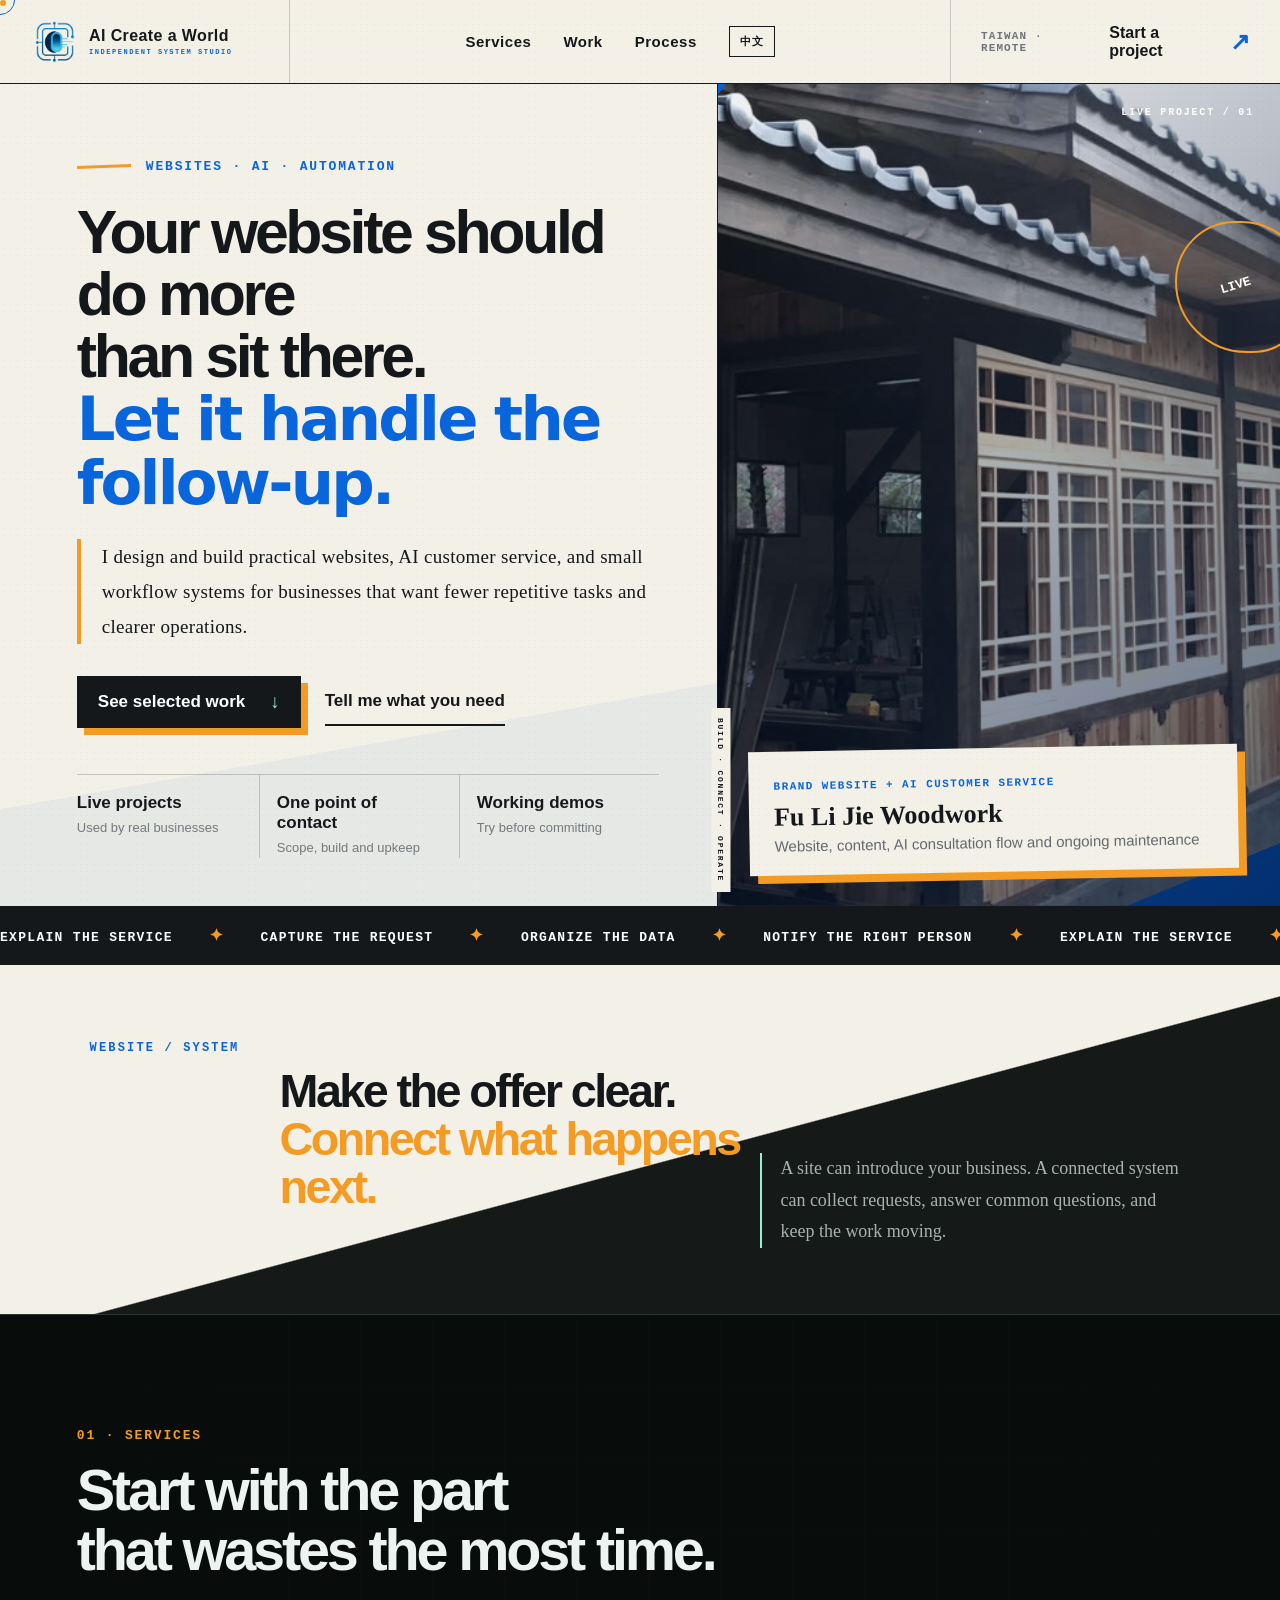
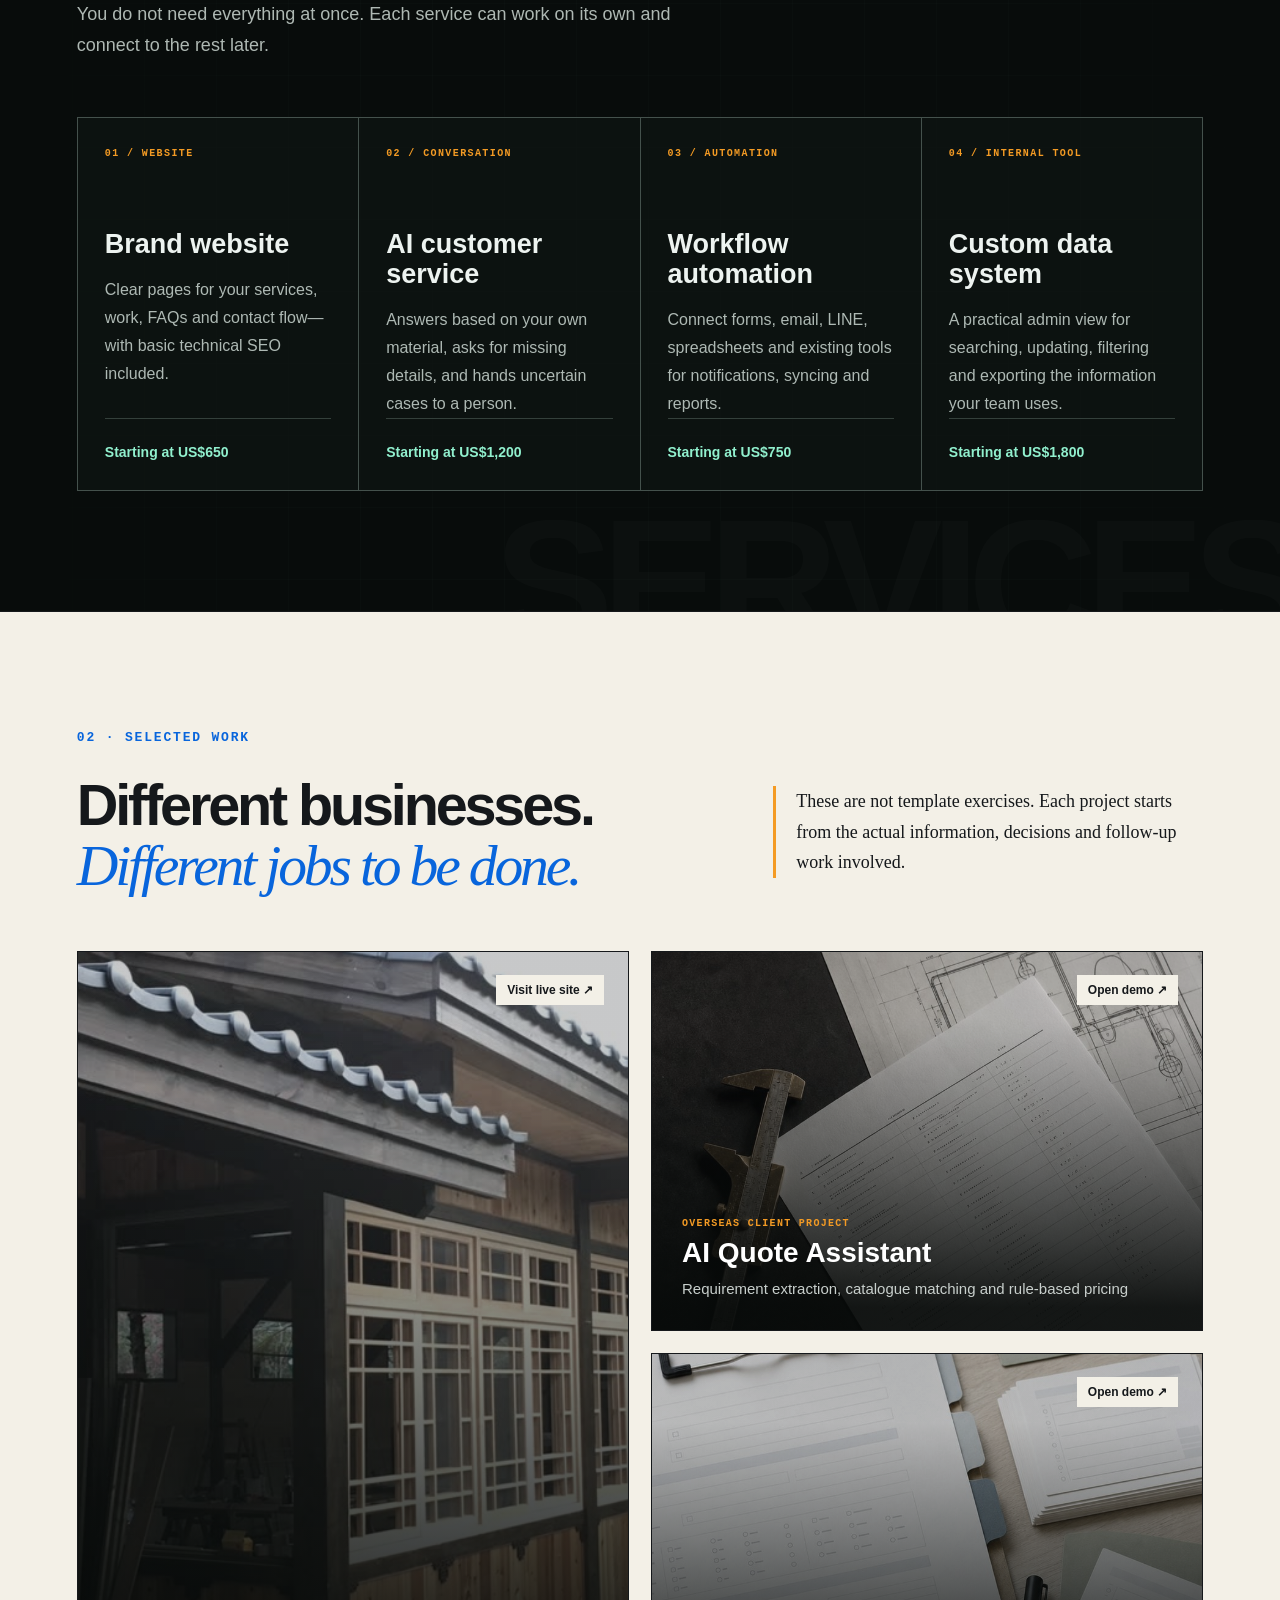
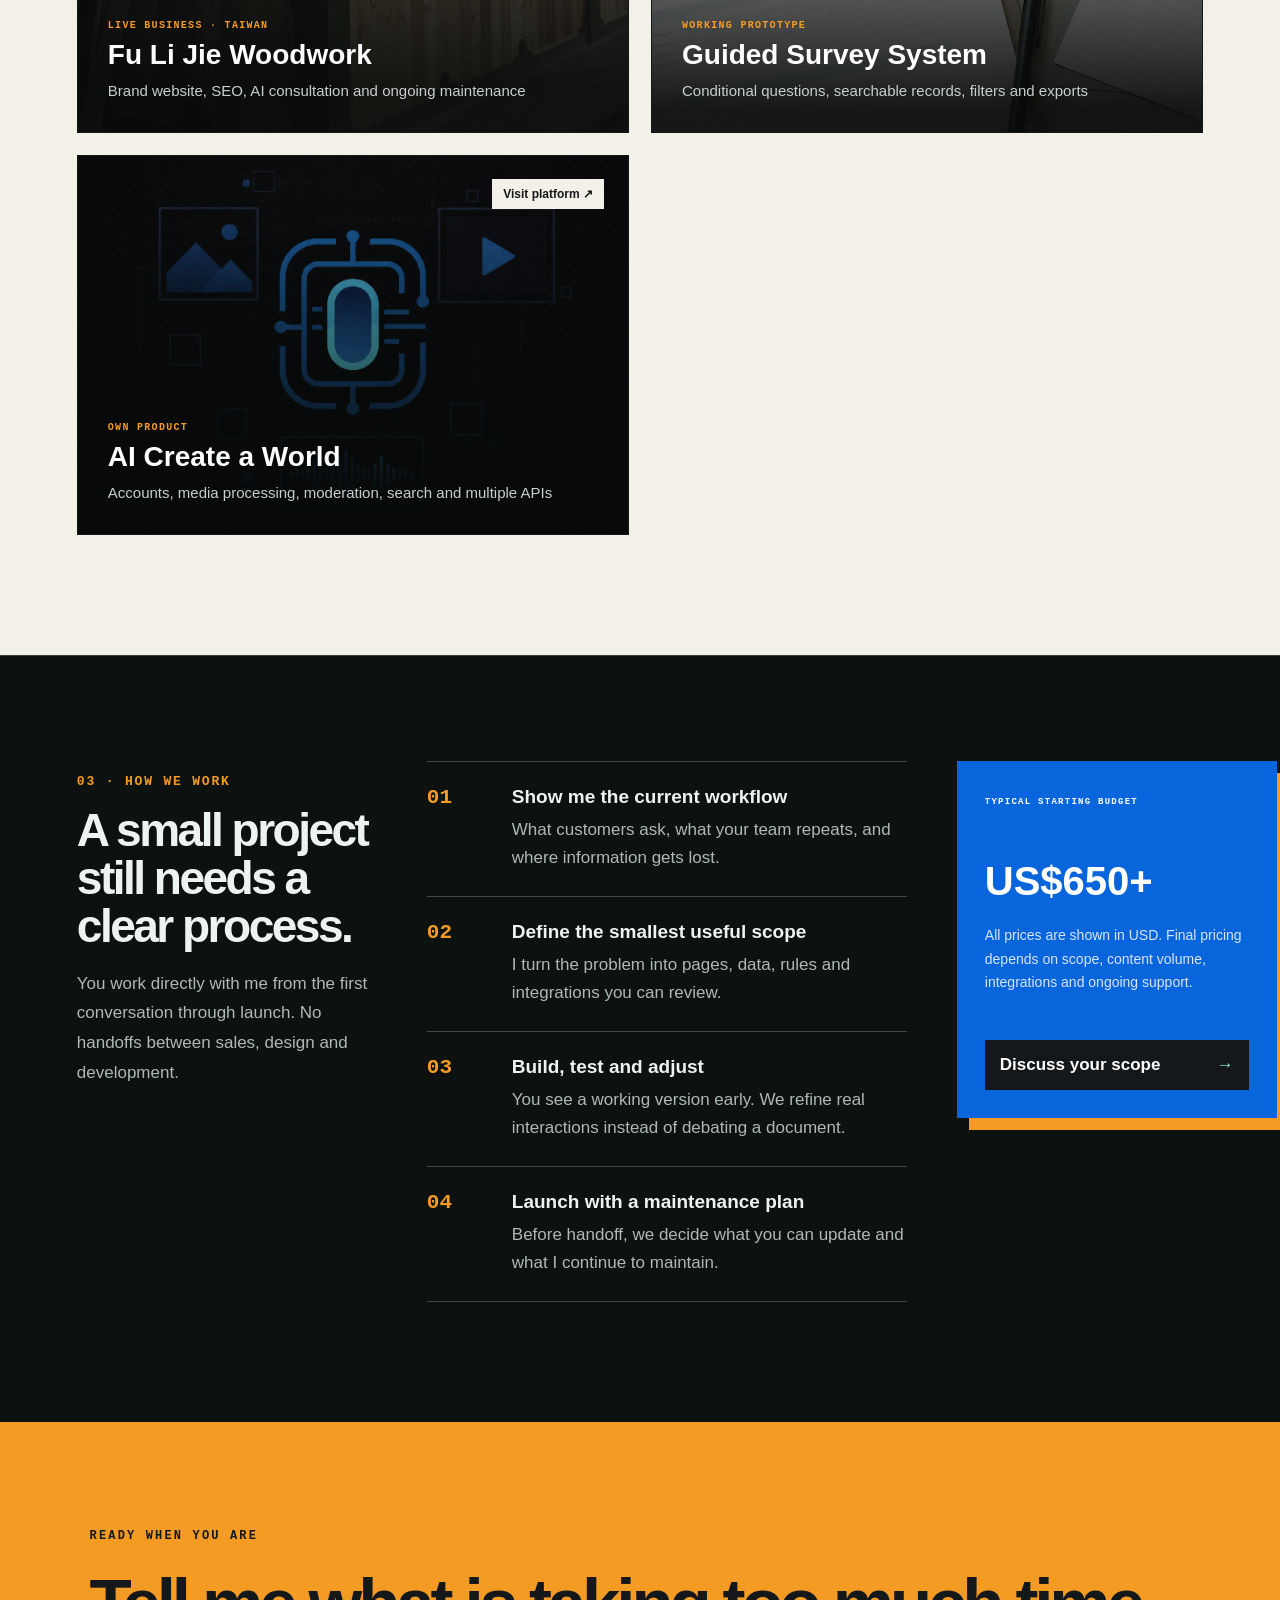
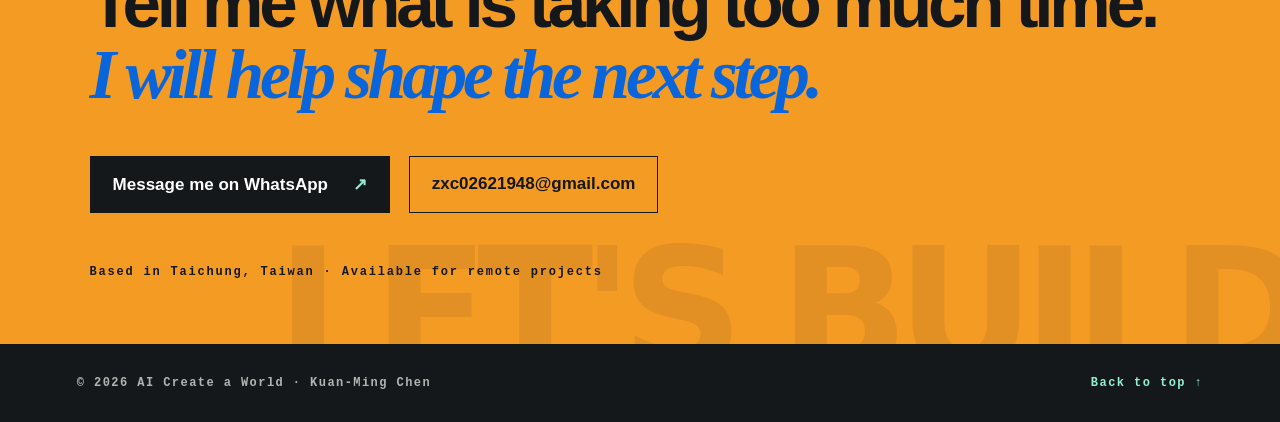
==== en/index.html @ 336c2cd3 "Launch bilingual V2 service site" ====
<!doctype html>
<html lang="en">
<head>
  <meta charset="utf-8">
  <meta name="viewport" content="width=device-width,initial-scale=1">
  <meta name="description" content="Independent website and AI systems studio in Taiwan. Brand websites, AI customer service, workflow automation and custom internal tools.">
  <title>AI Create a World | Websites & AI Systems</title>
  <link rel="canonical" href="https://service.aicreateaworld.com/en/">
  <link rel="alternate" hreflang="zh-Hant" href="https://service.aicreateaworld.com/">
  <link rel="alternate" hreflang="en" href="https://service.aicreateaworld.com/en/">
  <link rel="alternate" hreflang="x-default" href="https://service.aicreateaworld.com/">
  <meta property="og:type" content="website">
  <meta property="og:locale" content="en_US">
  <meta property="og:title" content="AI Create a World | Websites & AI Systems">
  <meta property="og:description" content="Practical websites, AI customer service, workflow automation and custom internal tools for growing businesses.">
  <meta property="og:url" content="https://service.aicreateaworld.com/en/">
  <meta property="og:image" content="https://service.aicreateaworld.com/og-preview.jpg">
  <meta name="twitter:card" content="summary_large_image">
  <link rel="icon" href="../aicreate-icon.png">
  <link rel="stylesheet" href="../style-v2.css">
</head>
<body class="en-page">
  <a class="skip-link" href="#main">Skip to content</a>
  <div class="cursor-dot" aria-hidden="true"></div>
  <div class="cursor-ring" aria-hidden="true"></div>

  <header class="v2-nav" aria-label="Main navigation">
    <a class="v2-brand" href="#top" aria-label="AI Create a World home">
      <img src="../aicreate-icon.png" alt="" width="48" height="48">
      <span><b>AI Create a World</b><small>INDEPENDENT SYSTEM STUDIO</small></span>
    </a>
    <nav>
      <a href="#services">Services</a>
      <a href="#work">Work</a>
      <a href="#process">Process</a>
      <a class="lang-switch" href="../" lang="zh-Hant" hreflang="zh-Hant">中文</a>
    </nav>
    <a class="mobile-lang-switch" href="../" lang="zh-Hant" hreflang="zh-Hant" aria-label="中文版">中</a>
    <a class="nav-talk" href="#contact"><span>TAIWAN · REMOTE</span>Start a project <b>↗</b></a>
  </header>

  <main id="main">
    <section class="atelier en-atelier" id="top">
      <div class="atelier-copy">
        <p class="overline"><span></span>WEBSITES · AI · AUTOMATION</p>
        <h1>Your website should do more<br>than sit there.<br><em>Let it handle the follow-up.</em></h1>
        <p class="atelier-lead">I design and build practical websites, AI customer service, and small workflow systems for businesses that want fewer repetitive tasks and clearer operations.</p>
        <div class="hero-actions">
          <a class="ink-button" href="#work">See selected work <span>↓</span></a>
          <a class="line-button" href="#contact">Tell me what you need</a>
        </div>
        <div class="hero-proof" aria-label="Service highlights">
          <span><b>Live projects</b><small>Used by real businesses</small></span>
          <span><b>One point of contact</b><small>Scope, build and upkeep</small></span>
          <span><b>Working demos</b><small>Try before committing</small></span>
        </div>
      </div>

      <div class="atelier-work" aria-label="Featured live project">
        <div class="work-index">LIVE PROJECT / 01</div>
        <img src="../case-fulijie.jpg" alt="Fu Li Jie Woodwork website" width="1200" height="630">
        <div class="orbit-stamp"><span>LIVE</span></div>
        <div class="work-note">
          <small>BRAND WEBSITE + AI CUSTOMER SERVICE</small>
          <strong>Fu Li Jie Woodwork</strong>
          <p>Website, content, AI consultation flow and ongoing maintenance</p>
        </div>
      </div>
      <div class="hero-sideword" aria-hidden="true">BUILD · CONNECT · OPERATE</div>
    </section>

    <div class="signal-tape" aria-hidden="true">
      <div>EXPLAIN THE SERVICE <b>✦</b> CAPTURE THE REQUEST <b>✦</b> ORGANIZE THE DATA <b>✦</b> NOTIFY THE RIGHT PERSON <b>✦</b> EXPLAIN THE SERVICE <b>✦</b> CAPTURE THE REQUEST <b>✦</b></div>
    </div>

    <section class="threshold en-threshold" aria-label="From website to system">
      <p>WEBSITE / SYSTEM</p>
      <h2>Make the offer clear.<br><em>Connect what happens next.</em></h2>
      <span>A site can introduce your business. A connected system can collect requests, answer common questions, and keep the work moving.</span>
    </section>

    <section class="en-services" id="services">
      <div class="system-grid" aria-hidden="true"></div>
      <div class="en-section-head en-reveal">
        <p class="dark-overline">01 · SERVICES</p>
        <h2>Start with the part<br>that wastes the most time.</h2>
        <p>You do not need everything at once. Each service can work on its own and connect to the rest later.</p>
      </div>

      <div class="en-service-grid en-reveal">
        <article class="en-service-card">
          <span>01 / WEBSITE</span>
          <h3>Brand website</h3>
          <p>Clear pages for your services, work, FAQs and contact flow—with basic technical SEO included.</p>
          <small>Starting at US$650</small>
        </article>
        <article class="en-service-card">
          <span>02 / CONVERSATION</span>
          <h3>AI customer service</h3>
          <p>Answers based on your own material, asks for missing details, and hands uncertain cases to a person.</p>
          <small>Starting at US$1,200</small>
        </article>
        <article class="en-service-card">
          <span>03 / AUTOMATION</span>
          <h3>Workflow automation</h3>
          <p>Connect forms, email, LINE, spreadsheets and existing tools for notifications, syncing and reports.</p>
          <small>Starting at US$750</small>
        </article>
        <article class="en-service-card">
          <span>04 / INTERNAL TOOL</span>
          <h3>Custom data system</h3>
          <p>A practical admin view for searching, updating, filtering and exporting the information your team uses.</p>
          <small>Starting at US$1,800</small>
        </article>
      </div>
    </section>

    <section class="en-work" id="work">
      <div class="en-work-head en-reveal">
        <p class="blue-overline">02 · SELECTED WORK</p>
        <h2>Different businesses.<br><em>Different jobs to be done.</em></h2>
        <p>These are not template exercises. Each project starts from the actual information, decisions and follow-up work involved.</p>
      </div>

      <div class="en-work-grid en-reveal">
        <a class="en-case en-case-live" href="https://www.fullyjet.com/" target="_blank" rel="noopener">
          <img src="../case-fulijie.jpg" alt="Fu Li Jie Woodwork website">
          <span><small>LIVE BUSINESS · TAIWAN</small><b>Fu Li Jie Woodwork</b><em>Brand website, SEO, AI consultation and ongoing maintenance</em></span>
          <strong>Visit live site ↗</strong>
        </a>
        <a class="en-case" href="https://service.aicreateaworld.com/ai-quote-demo/" target="_blank" rel="noopener">
          <img src="../case-quote-editorial.jpg" alt="AI quote assistant">
          <span><small>OVERSEAS CLIENT PROJECT</small><b>AI Quote Assistant</b><em>Requirement extraction, catalogue matching and rule-based pricing</em></span>
          <strong>Open demo ↗</strong>
        </a>
        <a class="en-case" href="https://service.aicreateaworld.com/survey-system-demo/" target="_blank" rel="noopener">
          <img src="../case-survey-editorial.jpg" alt="Guided survey system">
          <span><small>WORKING PROTOTYPE</small><b>Guided Survey System</b><em>Conditional questions, searchable records, filters and exports</em></span>
          <strong>Open demo ↗</strong>
        </a>
        <a class="en-case" href="https://aicreateaworld.com/" target="_blank" rel="noopener">
          <img src="../aicreate-selector-cover.png" alt="AI Create a World content platform">
          <span><small>OWN PRODUCT</small><b>AI Create a World</b><em>Accounts, media processing, moderation, search and multiple APIs</em></span>
          <strong>Visit platform ↗</strong>
        </a>
      </div>
    </section>

    <section class="en-process" id="process">
      <div class="en-process-copy en-reveal">
        <p class="light-overline">03 · HOW WE WORK</p>
        <h2>A small project<br>still needs a clear process.</h2>
        <p>You work directly with me from the first conversation through launch. No handoffs between sales, design and development.</p>
      </div>
      <ol class="en-steps en-reveal">
        <li><span>01</span><div><b>Show me the current workflow</b><p>What customers ask, what your team repeats, and where information gets lost.</p></div></li>
        <li><span>02</span><div><b>Define the smallest useful scope</b><p>I turn the problem into pages, data, rules and integrations you can review.</p></div></li>
        <li><span>03</span><div><b>Build, test and adjust</b><p>You see a working version early. We refine real interactions instead of debating a document.</p></div></li>
        <li><span>04</span><div><b>Launch with a maintenance plan</b><p>Before handoff, we decide what you can update and what I continue to maintain.</p></div></li>
      </ol>
      <aside class="en-budget en-reveal">
        <small>TYPICAL STARTING BUDGET</small>
        <strong>US$650+</strong>
        <p>All prices are shown in USD. Final pricing depends on scope, content volume, integrations and ongoing support.</p>
        <a href="#contact">Discuss your scope <b>→</b></a>
      </aside>
    </section>

    <section class="contact en-contact" id="contact">
      <p>READY WHEN YOU ARE</p>
      <h2>Tell me what is taking too much time.<br><em>I will help shape the next step.</em></h2>
      <div class="contact-actions">
        <a href="https://wa.me/886989285996?text=Hi%2C%20I%20found%20your%20website%20and%20would%20like%20to%20discuss%20a%20project." target="_blank" rel="noopener">Message me on WhatsApp <span>↗</span></a>
        <a href="mailto:zxc02621948@gmail.com">zxc02621948@gmail.com</a>
      </div>
      <small>Based in Taichung, Taiwan · Available for remote projects</small>
    </section>
  </main>

  <footer><span>© 2026 AI Create a World · Kuan-Ming Chen</span><a href="#top">Back to top ↑</a></footer>
  <script type="application/ld+json">
  {
    "@context": "https://schema.org",
    "@type": "ProfessionalService",
    "name": "AI Create a World",
    "url": "https://service.aicreateaworld.com/en/",
    "logo": "https://service.aicreateaworld.com/aicreate-icon.png",
    "image": "https://service.aicreateaworld.com/og-preview.jpg",
    "description": "Brand websites, AI customer service, workflow automation and custom internal tools.",
    "email": "zxc02621948@gmail.com",
    "telephone": "+886989285996",
    "areaServed": ["TW", "Worldwide"],
    "sameAs": ["https://aicreateaworld.com/"],
    "contactPoint": {
      "@type": "ContactPoint",
      "contactType": "sales",
      "telephone": "+886989285996",
      "email": "zxc02621948@gmail.com",
      "availableLanguage": ["en", "zh-Hant"]
    }
  }
  </script>
  <script>
    (function(c,l,a,r,i,t,y){
      c[a]=c[a]||function(){(c[a].q=c[a].q||[]).push(arguments)};
      t=l.createElement(r);t.async=1;t.src="https://www.clarity.ms/tag/"+i;
      y=l.getElementsByTagName(r)[0];y.parentNode.insertBefore(t,y);
    })(window,document,"clarity","script","xpzesodivu");
  </script>
  <script src="../en-v2.js"></script>
</body>
</html>
---- style-v2.css ----
:root{
  --paper:#f3f0e7;
  --paper-2:#e8e4d9;
  --ink:#15181b;
  --blue:#0865dc;
  --orange:#f49b24;
  --mint:#91f0ce;
  --dark:#080c0b;
  --panel:#101714;
  --line:rgba(21,24,27,.2);
  --dark-line:#2e3935;
  --serif:"Noto Serif TC","Songti TC","PMingLiU",serif;
  --sans:"Noto Sans TC","Microsoft JhengHei",system-ui,sans-serif;
  --mono:ui-monospace,SFMono-Regular,Consolas,monospace;
}

*{box-sizing:border-box}
html{scroll-behavior:smooth;background:var(--paper)}
body{margin:0;color:var(--ink);background:var(--paper);font-family:var(--sans);overflow-x:hidden}
body::before{content:"";position:fixed;inset:0;z-index:50;pointer-events:none;opacity:.19;background-image:radial-gradient(rgba(21,24,27,.24) .45px,transparent .6px),radial-gradient(rgba(255,255,255,.8) .5px,transparent .65px);background-size:7px 7px,9px 9px;background-position:0 0,4px 5px;mix-blend-mode:multiply}
a{color:inherit;text-decoration:none}
button,input{font:inherit}
button{color:inherit}
img{display:block;max-width:100%}
.skip-link{position:fixed;left:16px;top:-80px;z-index:100;background:#fff;padding:12px 18px;border:2px solid var(--blue)}
.skip-link:focus{top:16px}

.cursor-dot,.cursor-ring{position:fixed;left:0;top:0;z-index:90;pointer-events:none;border-radius:50%;opacity:0;transition:opacity .2s}
.cursor-dot{width:6px;height:6px;background:var(--orange)}
.cursor-ring{width:30px;height:30px;border:1px solid currentColor;color:var(--blue);transition:width .2s,height .2s,color .2s,opacity .2s}
body.cursor-ready .cursor-dot,body.cursor-ready .cursor-ring{opacity:1}
body.cursor-link .cursor-ring{width:45px;height:45px;color:var(--orange)}

.v2-nav{height:84px;display:grid;grid-template-columns:290px 1fr 330px;align-items:stretch;border-bottom:1px solid var(--ink);background:rgba(243,240,231,.92);backdrop-filter:blur(12px);position:sticky;top:0;z-index:40}
.v2-brand{display:flex;align-items:center;gap:13px;padding:0 34px;border-right:1px solid var(--line)}
.v2-brand img{width:42px;height:42px;object-fit:contain}
.v2-brand b{display:block;font-size:19px;letter-spacing:.07em}.v2-brand small{display:block;margin-top:3px;color:var(--blue);font:700 8px var(--mono);letter-spacing:.22em}
.v2-nav nav{display:flex;align-items:center;justify-content:center;gap:44px;font-size:13px;font-weight:700;letter-spacing:.08em}
.v2-nav nav a{position:relative}.v2-nav nav a::after{content:"";position:absolute;left:0;right:100%;bottom:-8px;height:2px;background:var(--orange);transition:right .25s}.v2-nav nav a:hover::after,.v2-nav nav a:focus-visible::after{right:0}
.nav-talk{display:flex;align-items:center;justify-content:space-between;gap:18px;padding:0 30px;border-left:1px solid var(--line);font-weight:900}.nav-talk span{font:600 9px var(--mono);color:#70757a;letter-spacing:.13em}.nav-talk b{color:var(--blue);font-size:24px;transition:transform .2s}.nav-talk:hover b{transform:translate(5px,-3px)}

.atelier{min-height:720px;display:grid;grid-template-columns:56% 44%;position:relative;border-bottom:1px solid var(--ink);overflow:hidden;background:var(--paper)}
.atelier::before{content:"";position:absolute;left:0;right:44%;bottom:0;height:34%;background:linear-gradient(170deg,transparent 0 45%,rgba(8,101,220,.055) 45.2% 100%);pointer-events:none}
.atelier-copy{padding:70px 58px 48px 6vw;position:relative;z-index:2}
.overline,.light-overline,.blue-overline,.dark-overline{font:800 11px var(--mono);letter-spacing:.17em;text-transform:uppercase}.overline{display:flex;align-items:center;gap:15px;color:var(--blue)}.overline span{width:54px;height:3px;background:var(--orange);transform:rotate(-2deg)}
.atelier h1{font-size:clamp(57px,5.25vw,86px);line-height:1.02;letter-spacing:-.065em;margin:27px 0 23px;font-weight:900;max-width:790px}
.atelier h1 em{font-family:var(--sans);font-style:normal;color:var(--blue);font-weight:900;letter-spacing:-.045em;white-space:nowrap}.mobile-break{display:none}
.atelier-lead{max-width:600px;font-family:var(--serif);font-size:18px;line-height:1.85;letter-spacing:.015em;border-left:4px solid var(--orange);padding-left:21px;margin:0 0 32px}
.hero-actions{display:flex;align-items:center;gap:24px}.ink-button{display:inline-flex;align-items:center;gap:25px;padding:15px 21px;background:var(--ink);color:#fff;font-weight:900;box-shadow:7px 7px 0 var(--orange);transition:.25s}.ink-button:hover{transform:translate(-2px,-2px);box-shadow:10px 10px 0 var(--orange)}.ink-button span{color:var(--mint);font-size:19px}.line-button{font-weight:800;padding:13px 0;border-bottom:2px solid var(--ink)}
.hero-proof{display:flex;margin-top:46px;border-top:1px solid var(--line);max-width:660px}.hero-proof span{flex:1;padding:18px 17px 0 0;margin-right:17px;border-right:1px solid var(--line)}.hero-proof span:last-child{border:0;margin:0}.hero-proof b,.hero-proof small{display:block}.hero-proof b{font-size:15px}.hero-proof small{font-size:11px;color:#74797c;margin-top:5px;line-height:1.4}

.atelier-work{position:relative;overflow:hidden;background:var(--blue);border-left:1px solid var(--ink);isolation:isolate}
.atelier-work::after{content:"";position:absolute;inset:0;background:linear-gradient(145deg,rgba(3,22,55,.05),rgba(1,19,52,.65));z-index:1}
.atelier-work>img{width:115%;height:100%;max-width:none;object-fit:cover;position:absolute;left:-10%;filter:saturate(.75) contrast(1.06);clip-path:polygon(10% 0,100% 0,100% 91%,72% 100%,0 100%,0 10%)}
.work-index{position:absolute;right:26px;top:23px;z-index:4;color:#fff;font:800 10px var(--mono);letter-spacing:.18em}
.orbit-stamp{position:absolute;right:-27px;top:137px;z-index:4;width:132px;height:132px;border:2px solid var(--orange);border-radius:48% 52% 43% 57%;animation:stamp-turn 17s linear infinite}.orbit-stamp span{position:absolute;left:43px;top:55px;color:#fff;font:900 13px var(--mono);transform:rotate(-17deg)}
.work-note{position:absolute;left:31px;right:42px;bottom:34px;z-index:5;background:var(--paper);padding:21px 24px 19px;box-shadow:8px 8px 0 var(--orange);transform:rotate(-1deg)}.work-note small{color:var(--blue);font:800 9px var(--mono);letter-spacing:.13em}.work-note strong{display:block;margin:8px 0 5px;font:900 23px var(--serif)}.work-note p{font-size:12px;color:#646a6e;margin:0}
.hero-sideword{position:absolute;right:43.7%;bottom:14px;z-index:5;writing-mode:vertical-rl;transform:translateX(50%);font:700 8px var(--mono);letter-spacing:.22em;background:var(--paper);padding:10px 5px}

.signal-tape{height:54px;background:var(--ink);color:#fff;overflow:hidden;display:flex;align-items:center;white-space:nowrap;font:700 11px var(--mono);letter-spacing:.13em}.signal-tape div{animation:signal-move 24s linear infinite}.signal-tape b{color:var(--orange);font-size:17px;margin:0 27px}
.threshold{min-height:350px;display:grid;grid-template-columns:220px 1fr 390px;align-items:center;padding:66px 7vw;background:linear-gradient(165deg,var(--paper) 0 54%,#151a18 54.2% 100%);border-bottom:1px solid #2c3532}.threshold>p{align-self:start;margin-top:10px;font:800 10px var(--mono);letter-spacing:.18em;color:var(--blue)}.threshold h2{font-size:clamp(43px,4vw,68px);line-height:1.03;letter-spacing:-.055em;margin:0}.threshold h2 em{font-style:normal;color:var(--orange)}.threshold>span{align-self:end;color:#a8b2ae;font-family:var(--serif);font-size:16px;line-height:1.7;border-left:2px solid var(--mint);padding-left:18px}

.systems{min-height:1030px;background:var(--dark);color:#e9efec;position:relative;padding:95px 6vw 110px;overflow:hidden}.systems::before{content:"";position:absolute;width:640px;height:640px;border:1px solid rgba(145,240,206,.08);border-radius:50%;right:-330px;top:160px;box-shadow:0 0 0 90px rgba(145,240,206,.015),0 0 0 180px rgba(145,240,206,.01)}
.system-grid{position:absolute;inset:0;opacity:.22;background-image:linear-gradient(rgba(145,240,206,.07) 1px,transparent 1px),linear-gradient(90deg,rgba(145,240,206,.07) 1px,transparent 1px);background-size:72px 72px;mask-image:linear-gradient(90deg,transparent,#000 20%,#000 80%,transparent)}
.systems-head{position:relative;z-index:2;max-width:760px;margin-bottom:66px}.dark-overline{color:var(--orange)}.systems-head h2{font-size:clamp(43px,4.5vw,70px);line-height:1.05;letter-spacing:-.055em;margin:19px 0 20px}.systems-head h2 span{display:block;color:var(--mint)}.systems-head>p:last-child{color:#9da9a4;font-size:17px;line-height:1.75;max-width:630px}
.control-room{position:relative;z-index:2;display:grid;grid-template-columns:minmax(590px,1.15fr) minmax(390px,.85fr);gap:70px;align-items:center;max-width:1420px;margin:auto}
.service-map{height:540px;position:relative}.core{position:absolute;left:50%;top:50%;width:132px;height:132px;transform:translate(-50%,-50%);border:1px solid #60716a;border-radius:50%;display:flex;flex-direction:column;align-items:center;justify-content:center;background:#0d1412;box-shadow:0 0 0 14px rgba(145,240,206,.035),0 0 0 35px rgba(145,240,206,.015)}.core i{position:absolute;inset:-1px;border:1px dashed rgba(145,240,206,.38);border-radius:50%;animation:core-turn 15s linear infinite}.core b{font-size:35px;color:var(--mint)}.core small{margin-top:5px;color:#77857f;font:700 8px var(--mono);letter-spacing:.16em}
.service-node{position:absolute;width:178px;min-height:108px;border:1px solid #42504b;background:rgba(14,21,18,.92);text-align:left;padding:17px 18px;cursor:pointer;transition:.25s;box-shadow:0 18px 35px rgba(0,0,0,.25)}.service-node::after{content:"";position:absolute;left:-1px;bottom:-1px;width:24px;height:3px;background:var(--orange);transition:width .25s}.service-node:hover,.service-node.active{border-color:var(--mint);transform:translateY(-5px)}.service-node.active::after{width:calc(100% + 2px);background:var(--mint)}.service-node small{color:var(--orange);font:800 9px var(--mono);letter-spacing:.14em}.service-node b,.service-node span{display:block}.service-node b{margin:8px 0 4px;font-size:17px}.service-node span{color:#7f8d87;font-size:11px}.node-web{left:4%;top:4%;transform:rotate(-2deg)}.node-chat{right:4%;top:3%;transform:rotate(2deg)}.node-flow{left:0;top:55%;transform:rotate(1deg)}.node-data{right:0;top:56%;transform:rotate(-2deg)}.node-quote{left:50%;bottom:0;transform:translateX(-50%)}.node-web:hover,.node-web.active{transform:rotate(-2deg) translateY(-5px)}.node-chat:hover,.node-chat.active{transform:rotate(2deg) translateY(-5px)}.node-flow:hover,.node-flow.active{transform:rotate(1deg) translateY(-5px)}.node-data:hover,.node-data.active{transform:rotate(-2deg) translateY(-5px)}.node-quote:hover,.node-quote.active{transform:translateX(-50%) translateY(-5px)}
.connector{position:absolute;height:1px;background:linear-gradient(90deg,transparent,#52635c,#8ccdb5);transform-origin:left;opacity:.62}.connector::after{content:"";position:absolute;right:16%;top:-2px;width:5px;height:5px;border-radius:50%;background:var(--mint);animation:pulse-travel 3.4s ease-in-out infinite}.connector-a{width:245px;left:22%;top:26%;transform:rotate(28deg)}.connector-b{width:235px;left:53%;top:44%;transform:rotate(-39deg)}.connector-c{width:260px;left:18%;top:68%;transform:rotate(-25deg)}.connector-d{width:245px;left:52%;top:53%;transform:rotate(34deg)}.connector-e{width:180px;left:50%;top:57%;transform:rotate(90deg)}
.system-console{background:rgba(15,22,19,.96);border:1px solid #3d4944;padding:0 29px 30px;min-height:455px;box-shadow:25px 25px 0 rgba(145,240,206,.035)}.console-bar{height:52px;margin:0 -29px 26px;padding:0 20px;border-bottom:1px solid #37433e;display:flex;align-items:center;gap:7px}.console-bar>span{width:7px;height:7px;border-radius:50%;background:#59645f}.console-bar>span:first-child{background:var(--orange)}.console-bar b{margin-left:auto;color:#6f7d77;font:700 8px var(--mono);letter-spacing:.15em}.console-state{display:flex;align-items:center;gap:10px;color:#9baba4;font-size:12px}.console-state i{width:8px;height:8px;border-radius:50%;background:var(--mint);box-shadow:0 0 0 5px rgba(145,240,206,.08);animation:state-pulse 2s ease infinite}.system-console h3{font-size:clamp(28px,2.4vw,40px);line-height:1.2;letter-spacing:-.035em;margin:24px 0 16px}.system-console>p:not(.console-state){color:#98a59f;line-height:1.8}.console-output{display:grid;grid-template-columns:1fr auto 1fr;gap:13px;align-items:center;border-top:1px solid #35413c;border-bottom:1px solid #35413c;padding:18px 0;margin:24px 0}.console-output span{color:#718079;font:700 9px var(--mono);letter-spacing:.12em}.console-output em{display:block;color:#e4ebe7;font:normal 13px/1.5 var(--sans);letter-spacing:0;margin-top:6px}.console-output>b{color:var(--orange)}.system-console>a{display:flex;justify-content:space-between;color:var(--mint);font-weight:900}.system-console>a span{font-size:21px}

.projects{background:#0d1210;color:#eef3f0;padding:100px 6vw 45px;position:relative;overflow:clip;border-top:1px solid #313a37}.projects::after{content:"PROJECTS";position:absolute;right:-25px;bottom:-70px;color:rgba(255,255,255,.018);font:900 180px var(--sans);letter-spacing:-.07em}.projects-head{max-width:780px;position:relative;z-index:2}.light-overline{color:var(--orange)}.projects-head h2{font-size:clamp(45px,4.6vw,72px);line-height:1.03;letter-spacing:-.06em;margin:20px 0}.projects-head h2 em{font-style:normal;color:var(--mint)}.projects-head>p:last-child{color:#8e9b95;font-size:17px}
.project-explorer{max-width:1400px;margin:46px auto 0;display:grid;grid-template-columns:minmax(620px,1.15fr) minmax(360px,.85fr);gap:38px;align-items:start}.project-field{height:750px;min-width:0;position:relative}.field-core{position:absolute;left:50%;top:305px;z-index:2;transform:translate(-50%,-50%);width:126px;height:126px;border:1px solid #5d6d66;border-radius:50%;display:flex;flex-direction:column;align-items:center;justify-content:center;color:#7a8b84;background:rgba(13,18,16,.88);box-shadow:0 0 0 15px rgba(145,240,206,.018)}.field-core span{font:800 8px var(--mono);letter-spacing:.18em}.field-core b{color:var(--mint);font-size:15px;margin-top:6px}.field-line{position:absolute;height:1px;background:linear-gradient(90deg,rgba(145,240,206,.12),rgba(145,240,206,.72),rgba(145,240,206,.08));transform-origin:left}.line-one{width:310px;left:24%;top:190px;transform:rotate(19deg)}.line-two{width:320px;left:49%;top:305px;transform:rotate(-38deg)}.line-three{width:310px;left:25%;top:420px;transform:rotate(-20deg)}
.project-node{position:absolute;padding:0;border:1px solid #4a5752;background:#141c18;overflow:hidden;text-align:left;cursor:pointer;border-radius:24px;box-shadow:0 28px 55px rgba(0,0,0,.34);transition:transform .35s,border-color .35s;animation:project-float 6.5s ease-in-out infinite}.project-node::before{content:"目前顯示";position:absolute;visibility:hidden;z-index:4;right:13px;top:13px;padding:6px 9px;border-radius:99px;background:var(--mint);color:#0d1210;font:900 10px var(--sans);letter-spacing:.05em;opacity:0;transform:translateY(-5px);transition:.25s}.project-node.active::before{visibility:visible;opacity:1;transform:none}.project-node::after{content:"";position:absolute;inset:0;background:linear-gradient(180deg,transparent 15%,rgba(5,9,7,.9) 91%)}.project-node img{width:100%;height:100%;object-fit:cover;opacity:.72;filter:saturate(.77) contrast(1.07);transition:.55s}.project-node>span{position:absolute;z-index:2;left:21px;right:18px;bottom:18px}.project-node small,.project-node b{display:block}.project-node small{color:#ffc069;font:800 9px var(--mono);letter-spacing:.13em}.project-node b{color:#fff;margin-top:6px;font-size:18px}.project-node:hover,.project-node.active{border-color:var(--mint);transform:translateY(-8px) scale(1.025)}.project-node:hover img,.project-node.active img{opacity:.9;transform:scale(1.045)}.project-one{left:0;top:0;width:285px;height:190px;transform:rotate(-2deg);animation-delay:-1s}.project-two{right:0;top:36px;width:295px;height:195px;transform:rotate(2deg);animation-delay:-2.5s}.project-three{left:26px;bottom:145px;width:295px;height:195px;transform:rotate(1.5deg);animation-delay:-4s}.project-four{right:8px;bottom:140px;width:280px;height:195px;transform:rotate(-2deg);animation-delay:-3s}.project-one:hover,.project-one.active{transform:rotate(-2deg) translateY(-8px) scale(1.025)}.project-two:hover,.project-two.active{transform:rotate(2deg) translateY(-8px) scale(1.025)}.project-three:hover,.project-three.active{transform:rotate(1.5deg) translateY(-8px) scale(1.025)}.project-four:hover,.project-four.active{transform:rotate(-2deg) translateY(-8px) scale(1.025)}
.project-drawer{position:sticky;top:92px;z-index:3;min-height:520px;display:flex;flex-direction:column;gap:24px;border-left:4px solid var(--orange);background:rgba(17,24,21,.97);padding:34px 35px;box-shadow:0 30px 70px rgba(0,0,0,.3)}.project-drawer.is-updating{animation:drawer-feedback .42s ease}.drawer-count span{font:900 50px var(--mono);color:var(--orange)}.drawer-count small{color:#66736d}.drawer-copy>p:first-child{color:var(--mint);font:800 9px var(--mono);letter-spacing:.14em}.drawer-copy h3{font-size:27px;margin:9px 0 14px}.drawer-copy>p:last-child{color:#9aa6a0;font-size:13px;line-height:1.75;margin:0}.drawer-meta{display:flex;flex-wrap:wrap;gap:7px}.drawer-meta span{border:1px solid #3d4a44;color:#a8b4ae;padding:7px 9px;font-size:10px}.project-drawer>a{display:flex;justify-content:space-between;align-items:center;border-bottom:1px solid #52615a;padding:14px 0 10px;font-weight:800;margin-top:auto}.project-drawer>a b{color:var(--mint);font-size:20px}

.builder{background:var(--paper);padding:105px 6vw 115px;border-top:1px solid var(--ink)}.builder-title{display:grid;grid-template-columns:220px 1fr 430px;align-items:end;max-width:1400px;margin:0 auto 52px}.blue-overline{color:var(--blue);align-self:start}.builder-title h2{font-size:clamp(43px,4.2vw,67px);line-height:1.05;letter-spacing:-.055em;margin:0}.builder-title h2 em{font-family:var(--serif);font-style:italic;color:var(--blue)}.builder-title>p:last-child{font-family:var(--serif);font-size:16px;line-height:1.75;border-left:3px solid var(--orange);padding-left:20px}
.builder-board{max-width:1400px;margin:auto;display:grid;grid-template-columns:1.25fr .75fr;border:1px solid var(--ink);box-shadow:13px 13px 0 var(--orange)}.build-options{border:0;margin:0;padding:0}.build-options legend{width:100%;padding:20px 26px;background:var(--ink);color:#fff;font:800 10px var(--mono);letter-spacing:.16em}.build-options label{display:block;border-bottom:1px solid var(--line);cursor:pointer}.build-options label:last-child{border:0}.build-options input{position:absolute;opacity:0;pointer-events:none}.build-options label>span{min-height:86px;display:grid;grid-template-columns:58px 180px 1fr;align-items:center;padding:0 27px;transition:.2s}.build-options label:hover>span{background:#fff}.build-options input:checked+span{background:#dfeaff}.build-options i{font:900 24px var(--mono);font-style:normal;color:var(--blue)}.build-options b{font-size:18px}.build-options small{color:#6b7073;line-height:1.5}.build-options input:focus-visible+span{outline:3px solid var(--blue);outline-offset:-3px}
.multi-note{margin:0;padding:17px 72px 17px 27px;border-bottom:1px solid var(--line);background:#fff7e8;color:#5c6265;font-size:15px;line-height:1.65}.multi-note b{color:var(--ink)}
.build-options label>span{position:relative;padding-right:74px}.build-options label>span::after{content:"";position:absolute;right:27px;top:50%;width:27px;height:27px;transform:translateY(-50%);display:grid;place-items:center;border:2px solid #8f9699;background:var(--paper);color:#fff;font-size:17px;font-weight:900;transition:.2s}.build-options input:checked+span::after{content:"✓";border-color:var(--blue);background:var(--blue)}
.estimate{background:var(--blue);color:#fff;padding:28px 32px;display:flex;flex-direction:column}.estimate-top{display:flex;justify-content:space-between;border-bottom:1px solid rgba(255,255,255,.35);padding-bottom:18px}.estimate-top span{font:800 9px var(--mono);letter-spacing:.17em}.estimate-top b{color:#d9e8ff}.estimate>p{font-family:var(--serif);font-size:19px;line-height:1.7;margin:34px 0}.estimate-price{margin-top:auto;border-top:1px solid rgba(255,255,255,.35);padding-top:25px}.estimate-price small{display:block;font-size:11px;color:#d9e6ff}.estimate-price strong{display:block;font-size:clamp(29px,3vw,48px);line-height:1.1;margin-top:9px;letter-spacing:-.04em}.estimate .estimate-note{font-family:var(--sans);font-size:11px;color:#d5e3ff;line-height:1.6;margin:17px 0 25px}.estimate>a{display:flex;justify-content:space-between;background:var(--ink);padding:16px 18px;font-weight:900}.estimate>a b{color:var(--mint)}

.contact{min-height:500px;background:var(--orange);padding:95px 7vw 65px;position:relative;overflow:hidden}.contact::after{content:"LET'S BUILD";position:absolute;right:-20px;bottom:-65px;color:rgba(21,24,27,.08);font:900 170px var(--sans);letter-spacing:-.07em}.contact>p{font:800 10px var(--mono);letter-spacing:.18em}.contact h2{font-size:clamp(48px,5.4vw,84px);line-height:1.02;letter-spacing:-.06em;margin:25px 0 46px;position:relative;z-index:2}.contact h2 em{font-family:var(--serif);font-style:italic;color:var(--blue)}.contact-actions{display:flex;gap:19px;position:relative;z-index:2}.contact-actions a{padding:17px 22px;border:1px solid var(--ink);font-weight:900}.contact-actions a:first-child{background:var(--ink);color:#fff}.contact-actions span{color:var(--mint);margin-left:20px}.contact>small{display:block;margin-top:52px;font:700 9px var(--mono);letter-spacing:.15em}
footer{min-height:78px;background:var(--ink);color:#aeb6b2;display:flex;align-items:center;justify-content:space-between;padding:0 6vw;font:700 10px var(--mono);letter-spacing:.12em}footer a{color:var(--mint)}

.reveal-item{opacity:0;transform:translateY(32px);transition:opacity .75s ease,transform .9s cubic-bezier(.2,.75,.2,1)}
.reveal-item.shown{opacity:1;transform:none}

/* Legibility pass: supporting text should remain readable without zooming. */
body{font-size:17px}
.v2-nav nav{font-size:15px;letter-spacing:.06em}
.nav-talk{font-size:16px}.nav-talk span{font-size:11px;letter-spacing:.1em}
.overline,.light-overline,.blue-overline,.dark-overline{font-size:13px;letter-spacing:.14em}
.atelier-lead{max-width:630px;font-size:20px}
.hero-proof b{font-size:17px}.hero-proof small{font-size:13px;line-height:1.5}
.work-note{padding:23px 25px 21px}.work-note small{font-size:11px}.work-note strong{font-size:26px}.work-note p{font-size:15px}
.signal-tape{height:58px;font-size:13px;letter-spacing:.1em}
.threshold>p{font-size:12px}.threshold>span{font-size:18px;line-height:1.75}
.systems-head>p:last-child{max-width:680px;color:#aeb8b3;font-size:19px;line-height:1.8}
.service-node{width:188px;min-height:118px;padding:18px 19px}.service-node small{font-size:11px}.service-node b{font-size:20px}.service-node span{color:#9aa69f;font-size:13px}
.console-bar b{font-size:10px}.console-state{font-size:15px}.system-console>p:not(.console-state){font-size:17px;color:#aeb9b4}.console-output span{font-size:11px}.console-output em{font-size:15px}.system-console>a{font-size:16px}
.projects-head>p:last-child{font-size:19px;color:#a4afa9}.project-node small{font-size:11px}.project-node b{font-size:21px}
.drawer-copy>p:first-child{font-size:11px}.drawer-copy h3{font-size:29px}.drawer-copy>p:last-child{font-size:16px;color:#b1bbb6}.drawer-meta span{font-size:12px}.project-drawer>a{font-size:16px}
.builder-title>p:last-child{font-size:18px}.build-options legend{font-size:12px}.build-options label>span{min-height:96px}.build-options b{font-size:20px}.build-options small{font-size:15px}.estimate-top span{font-size:11px}.estimate>p{font-size:21px}.estimate-price small{font-size:13px}.estimate .estimate-note{font-size:14px}.estimate>a{font-size:16px}
.contact>p{font-size:12px}.contact-actions a{font-size:17px}.contact>small{font-size:12px}footer{font-size:12px}

@keyframes stamp-turn{to{transform:rotate(360deg)}}
@keyframes signal-move{to{transform:translateX(-50%)}}
@keyframes core-turn{to{transform:rotate(360deg)}}
@keyframes state-pulse{50%{box-shadow:0 0 0 9px rgba(145,240,206,0)}}
@keyframes pulse-travel{0%,100%{right:84%;opacity:.2}50%{right:8%;opacity:1}}
@keyframes project-float{0%,100%{margin-top:0}50%{margin-top:-9px}}
@keyframes drawer-feedback{0%{transform:translateX(8px);box-shadow:0 30px 70px rgba(0,0,0,.3)}45%{transform:translateX(0);box-shadow:0 30px 80px rgba(145,240,206,.12)}100%{box-shadow:0 30px 70px rgba(0,0,0,.3)}}

@media(max-width:1100px){
  .v2-nav{grid-template-columns:255px 1fr 240px}.nav-talk span{display:none}
  .atelier{grid-template-columns:1fr}.atelier-copy{padding:65px 6vw 55px}.atelier-work{height:590px;border-left:0;border-top:1px solid var(--ink)}.atelier::before,.hero-sideword{display:none}.atelier h1 em{white-space:normal}
  .threshold{grid-template-columns:160px 1fr}.threshold>span{grid-column:2;margin-top:35px}
  .control-room{grid-template-columns:1fr}.service-map{max-width:760px;width:100%;margin:auto}.system-console{max-width:720px;margin:auto}
  .project-explorer{grid-template-columns:1fr;max-width:760px;padding-bottom:0}.project-field{width:100%}.project-drawer{position:relative;top:auto;min-height:0;display:grid;grid-template-columns:90px 1fr 180px}.project-drawer>a{grid-column:2/4}.builder-title{grid-template-columns:160px 1fr}.builder-title>p:last-child{grid-column:2;margin-top:25px}.builder-board{grid-template-columns:1fr}.estimate{min-height:420px}
}

@media(max-width:760px){
  .cursor-dot,.cursor-ring{display:none}
  .v2-nav{height:72px;grid-template-columns:1fr auto}.v2-brand{padding:0 17px;border-right:0}.v2-brand img{width:36px;height:36px}.v2-brand b{font-size:16px}.v2-nav nav{display:none}.nav-talk{padding:0 18px;font-size:14px}.nav-talk b{font-size:19px}
  .atelier-copy{padding:50px 22px 45px}.atelier h1{font-size:clamp(43px,13vw,62px);letter-spacing:-.05em}.atelier h1 em{line-height:1.02;letter-spacing:-.035em}.mobile-break{display:inline}.atelier-lead{font-size:18px}.hero-actions{align-items:flex-start;flex-direction:column;gap:14px}.hero-proof{display:grid;grid-template-columns:repeat(3,minmax(0,1fr));width:100%}.hero-proof span{min-width:0;margin-right:10px;padding-right:10px}.hero-proof b{font-size:14px}.hero-proof small{font-size:11px}.atelier-work{height:470px}.work-note{left:18px;right:25px;bottom:26px}.orbit-stamp{top:86px}.signal-tape{height:52px}
  .threshold{display:block;padding:65px 22px;background:linear-gradient(165deg,var(--paper) 0 67%,#151a18 67.3%)}.threshold>p{margin:0 0 28px}.threshold h2{font-size:44px}.threshold>span{display:block;margin:90px 0 0}
  .systems{padding:75px 18px 90px;min-height:0}.systems-head{margin-bottom:35px}.systems-head h2{font-size:43px}.service-map{height:auto;display:grid;grid-template-columns:1fr 1fr;gap:12px}.core,.connector{display:none}.service-node{position:relative!important;left:auto!important;right:auto!important;top:auto!important;bottom:auto!important;width:auto;min-height:100px;transform:none!important}.service-node:last-child{grid-column:1/3}.service-node:hover,.service-node.active{transform:translateY(-3px)!important}.system-console{margin-top:25px;padding:0 21px 25px;min-height:0}.console-bar{margin:0 -21px 22px}.console-output{grid-template-columns:1fr}.console-output>b{transform:rotate(90deg);justify-self:start}
  .projects{padding:75px 18px 90px}.projects-head h2{font-size:43px}.project-explorer{display:block;margin-top:38px}.project-field{height:auto;display:grid;grid-template-columns:1fr 1fr;gap:14px}.field-core,.field-line{display:none}.project-node{position:relative!important;left:auto!important;right:auto!important;top:auto!important;bottom:auto!important;width:auto!important;height:190px!important;transform:none!important}.project-node:hover,.project-node.active{transform:translateY(-4px)!important}.project-drawer{margin:22px 0 0;display:grid;grid-template-columns:70px 1fr;gap:18px;padding:23px 20px}.drawer-count span{font-size:38px}.drawer-meta{grid-column:1/3}.project-drawer>a{grid-column:1/3}
  .builder{padding:75px 18px 90px}.builder-title{display:block;margin-bottom:35px}.builder-title h2{font-size:43px;margin:22px 0}.builder-title>p:last-child{font-size:17px}.builder-board{box-shadow:8px 8px 0 var(--orange)}.multi-note{padding:16px 18px;font-size:14px}.build-options label>span{grid-template-columns:48px 1fr;padding:15px 58px 15px 18px}.build-options label>span::after{right:18px}.build-options small{grid-column:2;margin-top:6px}.estimate{padding:26px 22px;min-height:390px}
  .contact{padding:75px 22px 55px}.contact h2{font-size:45px}.contact-actions{align-items:stretch;flex-direction:column}.contact-actions a{text-align:center}.contact::after{font-size:95px}footer{padding:22px;gap:20px;flex-direction:column;align-items:flex-start}
}

@media(max-width:480px){.project-field{grid-template-columns:1fr}.project-node{height:210px!important}.atelier-work{height:430px}.work-note strong{font-size:20px}.service-map{grid-template-columns:1fr}.service-node:last-child{grid-column:auto}.project-drawer{grid-template-columns:1fr}.drawer-meta,.project-drawer>a{grid-column:auto}.drawer-count{display:flex;align-items:baseline;gap:5px}}

@media(prefers-reduced-motion:reduce){html{scroll-behavior:auto}.orbit-stamp,.signal-tape div,.core i,.connector::after,.console-state i,.project-node{animation:none!important}.cursor-dot,.cursor-ring{display:none}.reveal-item{opacity:1;transform:none;transition:none}}

/* English landing page */
.v2-nav nav .lang-switch{padding:7px 10px;border:1px solid var(--ink);font:900 11px var(--mono);letter-spacing:.08em}.v2-nav nav .lang-switch::after{display:none}.v2-nav nav .lang-switch:hover{background:var(--ink);color:#fff}.mobile-lang-switch{display:none;align-items:center;justify-content:center;min-width:48px;border-left:1px solid var(--line);font:900 12px var(--mono)}
.en-page{font-family:Arial,"Helvetica Neue",sans-serif}.en-page .v2-brand b{font-size:16px;letter-spacing:.025em}.en-page .v2-brand small{font-size:7px}.en-page .v2-nav nav{gap:32px;letter-spacing:.035em}.en-page .atelier-lead,.en-page .threshold>span{font-family:Georgia,"Times New Roman",serif}.en-atelier h1{font-size:clamp(52px,4.75vw,78px);letter-spacing:-.055em;max-width:820px}.en-atelier h1 em{display:inline-block;white-space:normal;line-height:1.06}.en-atelier .atelier-copy{padding-top:62px}.en-atelier .atelier-lead{font-size:19px;max-width:660px}.en-atelier .work-note strong{font-family:Georgia,"Times New Roman",serif}.en-threshold{grid-template-columns:190px 1fr 430px}.en-threshold h2{font-size:clamp(40px,3.65vw,61px)}

.en-services{position:relative;overflow:hidden;background:var(--dark);color:#edf3f0;padding:100px 6vw 120px}.en-services::after{content:"SERVICES";position:absolute;right:-20px;bottom:-75px;color:rgba(255,255,255,.018);font:900 180px Arial,sans-serif;letter-spacing:-.07em}.en-section-head{position:relative;z-index:2;max-width:820px;margin-bottom:55px}.en-section-head h2,.en-work-head h2,.en-process-copy h2{font-size:clamp(44px,4.5vw,70px);line-height:1.04;letter-spacing:-.055em;margin:18px 0}.en-section-head>p:last-child{max-width:660px;color:#aeb8b3;font-size:18px;line-height:1.75}.en-service-grid{position:relative;z-index:2;display:grid;grid-template-columns:repeat(4,minmax(0,1fr));max-width:1420px;margin:auto;border-top:1px solid #44514c;border-left:1px solid #44514c}.en-service-card{min-height:370px;padding:30px 27px;border-right:1px solid #44514c;border-bottom:1px solid #44514c;display:flex;flex-direction:column;background:rgba(15,22,19,.76);transition:.28s}.en-service-card:hover{background:#15211d;transform:translateY(-6px)}.en-service-card>span{color:var(--orange);font:800 10px var(--mono);letter-spacing:.14em}.en-service-card h3{font-size:27px;line-height:1.12;margin:70px 0 17px}.en-service-card p{color:#aeb9b4;font-size:16px;line-height:1.75;margin:0}.en-service-card small{margin-top:auto;padding-top:25px;border-top:1px solid #34403b;color:var(--mint);font-weight:800;font-size:14px}

.en-work{padding:105px 6vw 120px;background:var(--paper);border-top:1px solid var(--ink)}.en-work-head{display:grid;grid-template-columns:1fr 430px;column-gap:60px;align-items:end;max-width:1400px;margin:0 auto 55px}.en-work-head .blue-overline{grid-column:1/3}.en-work-head h2{margin-bottom:0}.en-work-head h2 em{font-family:Georgia,"Times New Roman",serif;color:var(--blue);font-weight:400}.en-work-head>p:last-child{font-family:Georgia,"Times New Roman",serif;font-size:18px;line-height:1.7;border-left:3px solid var(--orange);padding-left:20px}.en-work-grid{max-width:1400px;margin:auto;display:grid;grid-template-columns:1fr 1fr;gap:22px}.en-case{position:relative;min-height:380px;overflow:hidden;border:1px solid var(--ink);background:var(--ink);color:#fff}.en-case-live{grid-row:span 2;min-height:782px}.en-case::after{content:"";position:absolute;inset:0;background:linear-gradient(180deg,rgba(7,10,9,.02) 18%,rgba(7,10,9,.92) 94%)}.en-case img{position:absolute;width:100%;height:100%;object-fit:cover;opacity:.78;filter:saturate(.72);transition:.55s}.en-case:hover img{transform:scale(1.035);opacity:.9}.en-case>span{position:absolute;z-index:2;left:30px;right:30px;bottom:30px}.en-case small,.en-case b,.en-case em{display:block}.en-case small{color:var(--orange);font:800 10px var(--mono);letter-spacing:.13em}.en-case b{font-size:28px;margin:8px 0}.en-case em{max-width:600px;color:#c8cfcc;font-size:15px;line-height:1.55;font-style:normal}.en-case>strong{position:absolute;z-index:3;right:24px;top:23px;padding:8px 11px;background:var(--paper);color:var(--ink);font-size:12px}

.en-process{position:relative;display:grid;grid-template-columns:minmax(300px,.8fr) minmax(480px,1.2fr) 320px;gap:50px;padding:105px 6vw 120px;background:#0d1210;color:#edf3f0;border-top:1px solid #39423e}.en-process-copy h2{font-size:clamp(40px,3.6vw,60px)}.en-process-copy>p:last-child{color:#aeb9b4;font-size:17px;line-height:1.75}.en-steps{list-style:none;padding:0;margin:0;border-top:1px solid #3d4944}.en-steps li{display:grid;grid-template-columns:65px 1fr;gap:20px;padding:24px 0;border-bottom:1px solid #3d4944}.en-steps li>span{color:var(--orange);font:900 21px var(--mono)}.en-steps b{font-size:19px}.en-steps p{color:#aeb9b4;line-height:1.65;margin:8px 0 0}.en-budget{align-self:start;position:sticky;top:110px;padding:28px;background:var(--blue);color:#fff;box-shadow:12px 12px 0 var(--orange)}.en-budget small{font:800 9px var(--mono);letter-spacing:.14em}.en-budget strong{display:block;font-size:40px;margin:50px 0 20px}.en-budget p{font-size:14px;line-height:1.7;color:#d7e6ff}.en-budget a{display:flex;justify-content:space-between;margin-top:45px;padding:15px;background:var(--ink);font-weight:900}.en-budget a b{color:var(--mint)}.en-contact h2 em{font-family:Georgia,"Times New Roman",serif}

@media(max-width:1100px){.en-page .v2-nav{grid-template-columns:260px 1fr 230px}.en-page .v2-nav nav{gap:22px}.en-service-grid{grid-template-columns:1fr 1fr}.en-service-card{min-height:320px}.en-work-head{grid-template-columns:1fr}.en-work-head .blue-overline{grid-column:auto}.en-work-head>p:last-child{margin-top:28px}.en-process{grid-template-columns:1fr 1.3fr}.en-budget{position:relative;top:auto;grid-column:1/3}.en-budget strong{margin:25px 0 10px}}
@media(max-width:760px){.mobile-lang-switch{display:flex}.v2-nav{grid-template-columns:1fr auto auto}.en-page .v2-nav{grid-template-columns:1fr auto auto}.en-page .v2-brand{padding-left:14px}.en-page .v2-brand b{font-size:14px}.en-page .v2-brand small{font-size:6px}.en-page .nav-talk{padding:0 14px}.en-page .nav-talk span{display:none}.en-atelier h1{font-size:clamp(42px,12vw,58px)}.en-atelier .atelier-copy{padding-top:48px}.en-atelier .atelier-lead{font-size:17px}.en-threshold{display:block}.en-threshold h2{font-size:40px}.en-threshold>span{margin-top:90px}.en-services,.en-work,.en-process{padding:75px 18px 90px}.en-section-head h2,.en-work-head h2,.en-process-copy h2{font-size:42px}.en-service-grid{grid-template-columns:1fr}.en-service-card{min-height:280px}.en-service-card h3{margin-top:42px}.en-work-grid{grid-template-columns:1fr}.en-case,.en-case-live{grid-row:auto;min-height:430px}.en-process{display:block}.en-steps{margin-top:45px}.en-budget{margin-top:35px}.en-contact h2{font-size:42px}}
@media(max-width:480px){.en-case,.en-case-live{min-height:390px}.en-case>span{left:21px;right:21px;bottom:23px}.en-case b{font-size:24px}.en-process{padding-left:18px;padding-right:18px}}
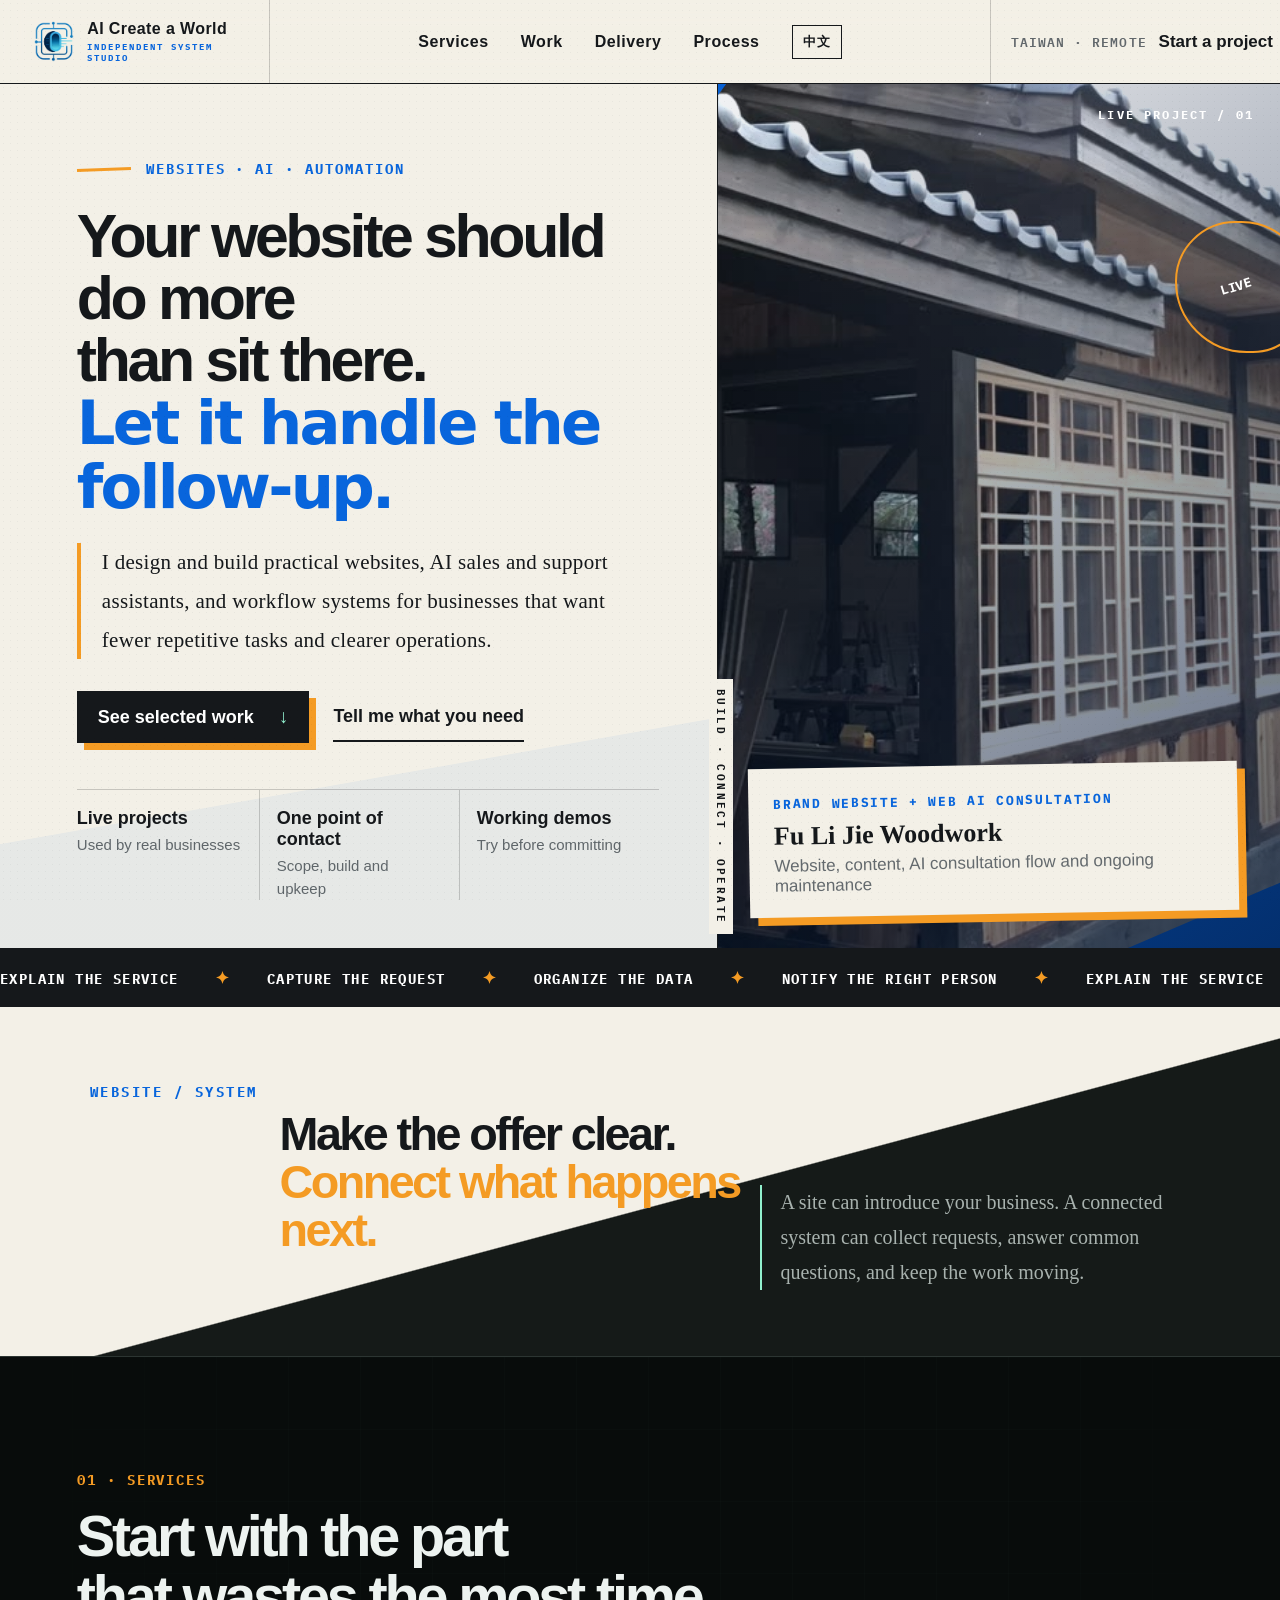
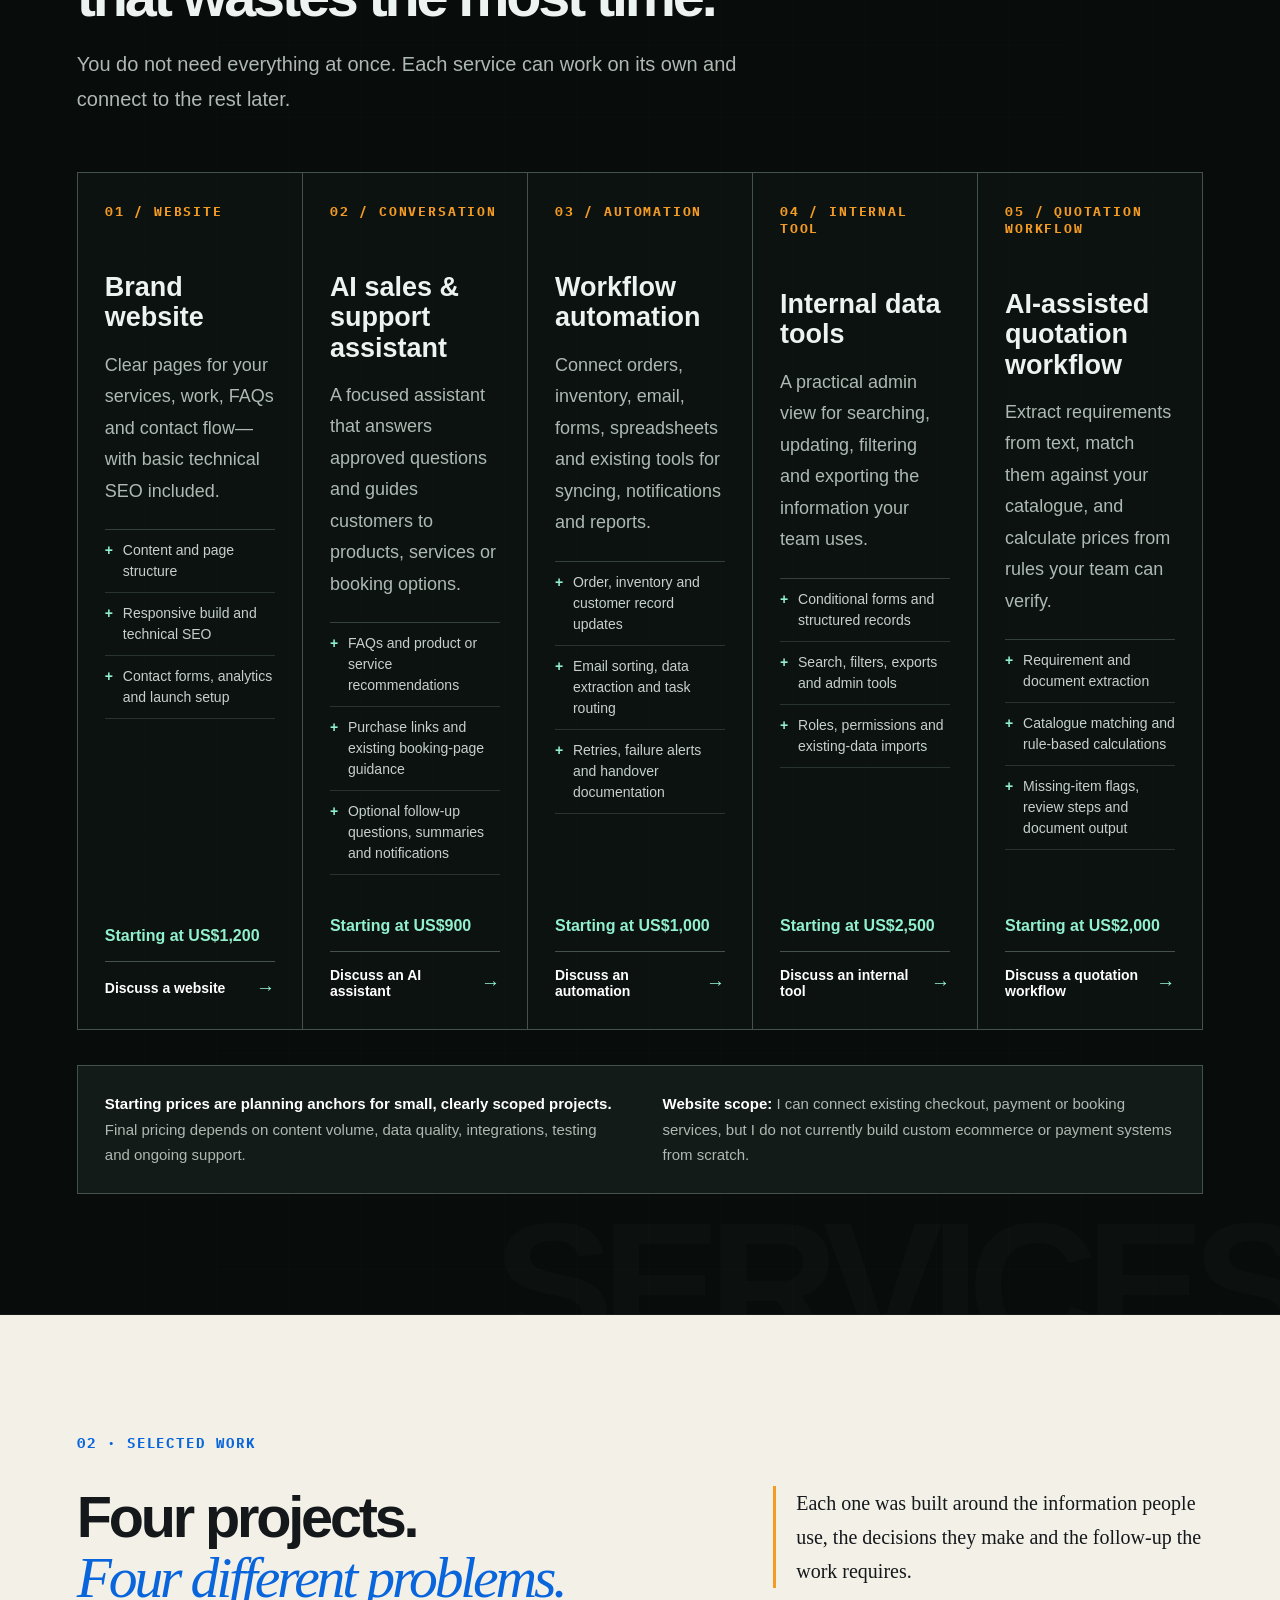
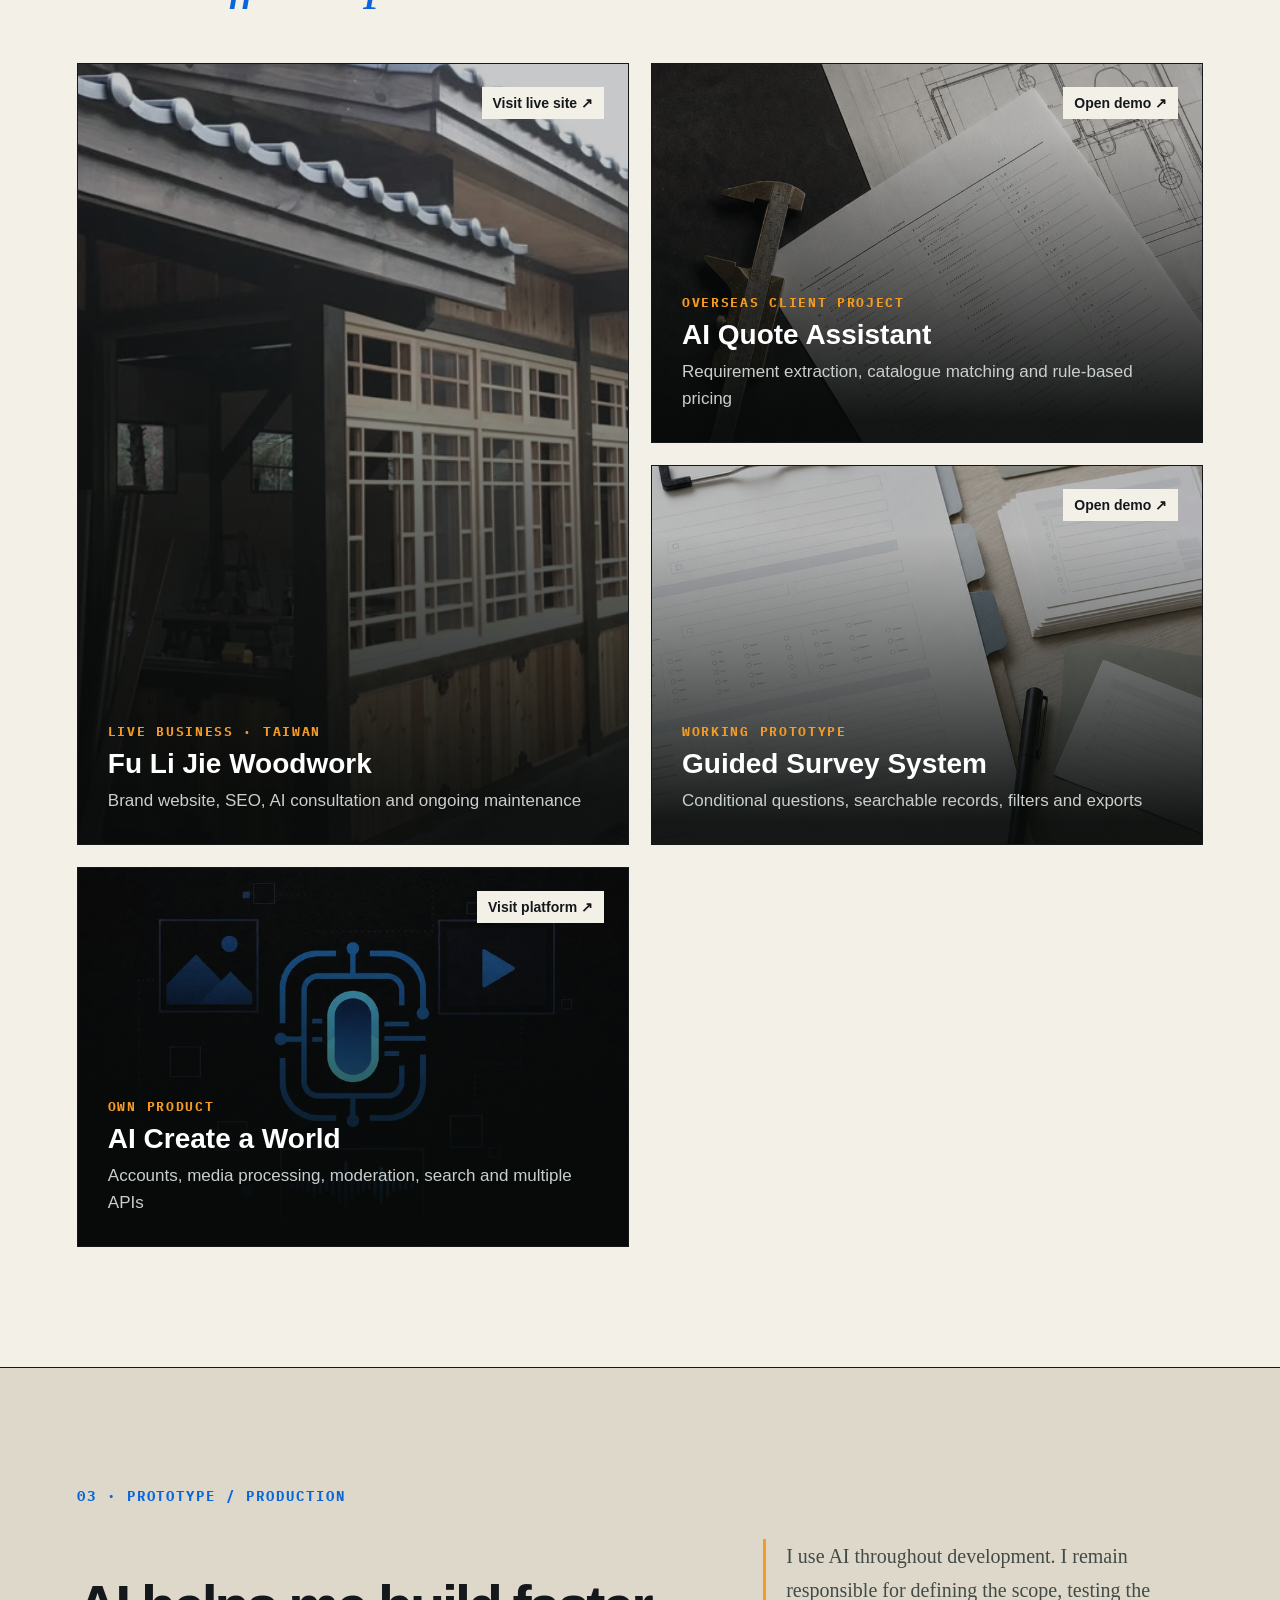
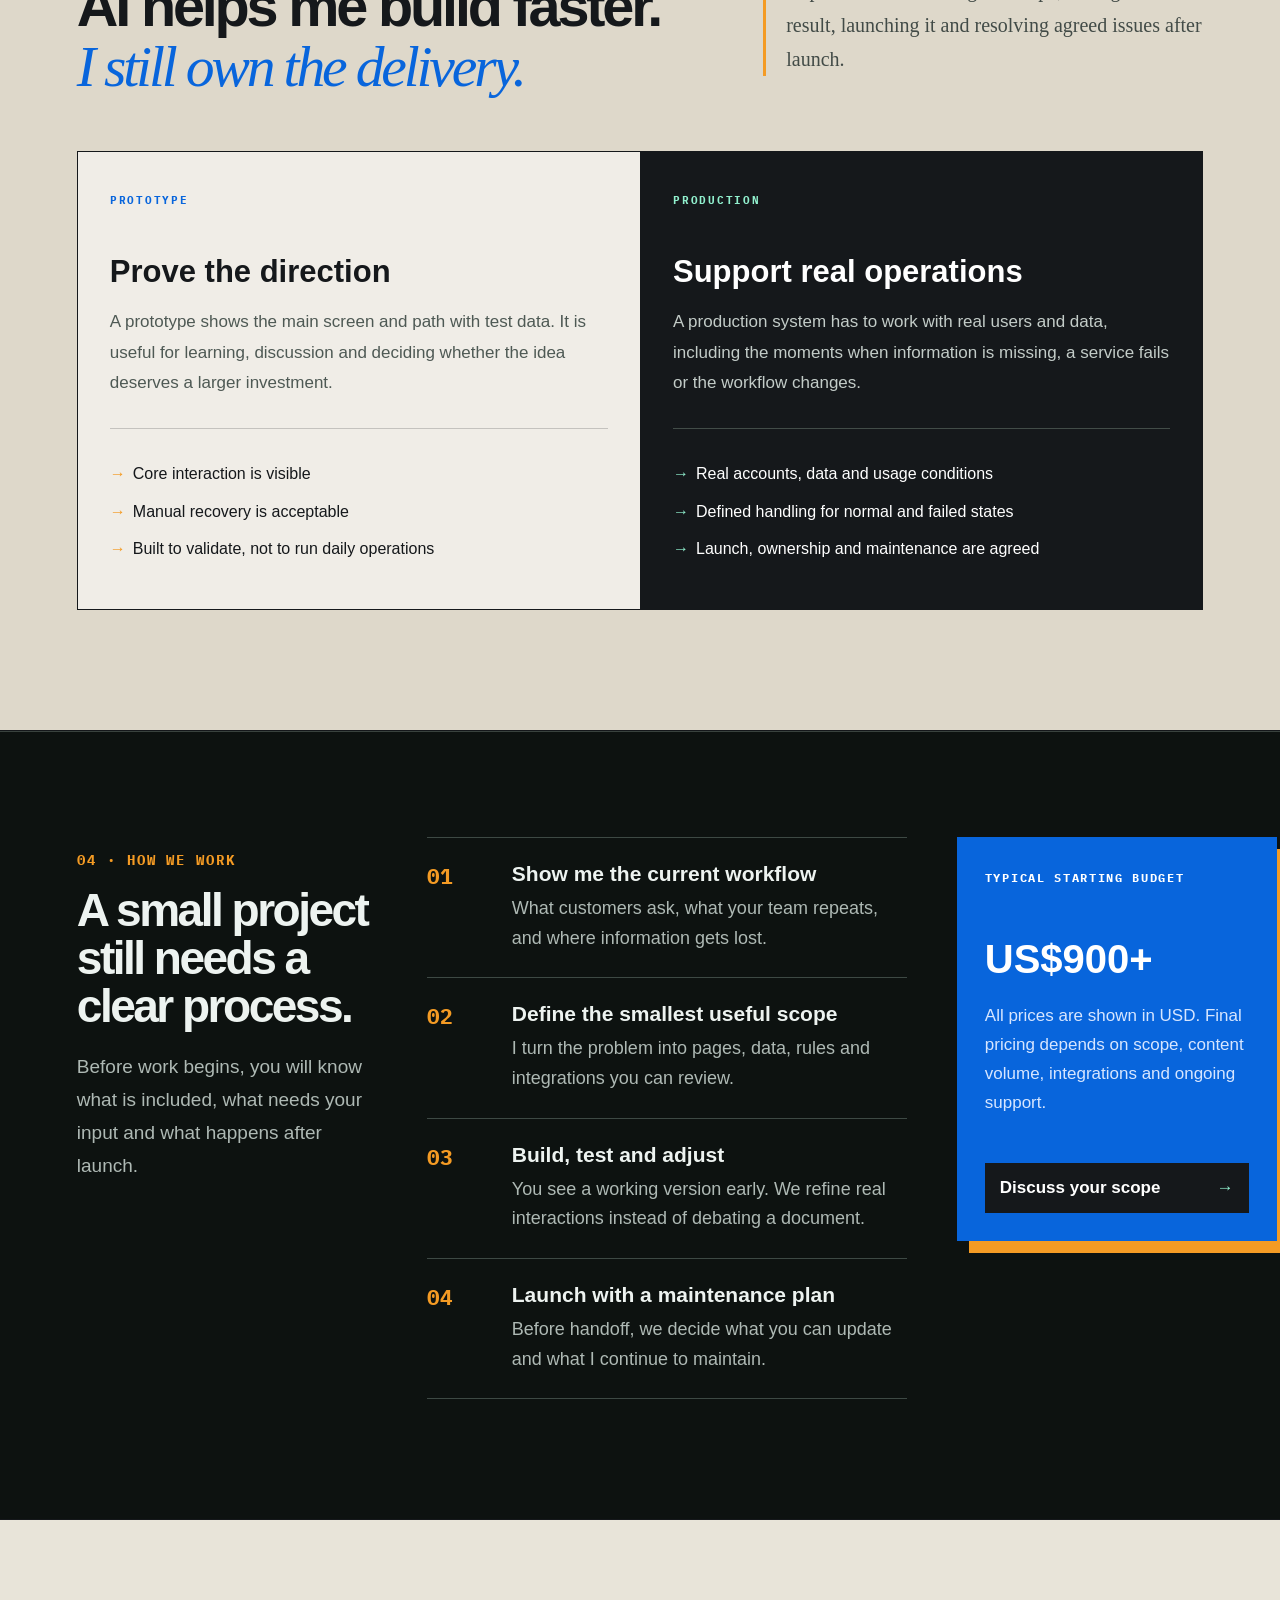
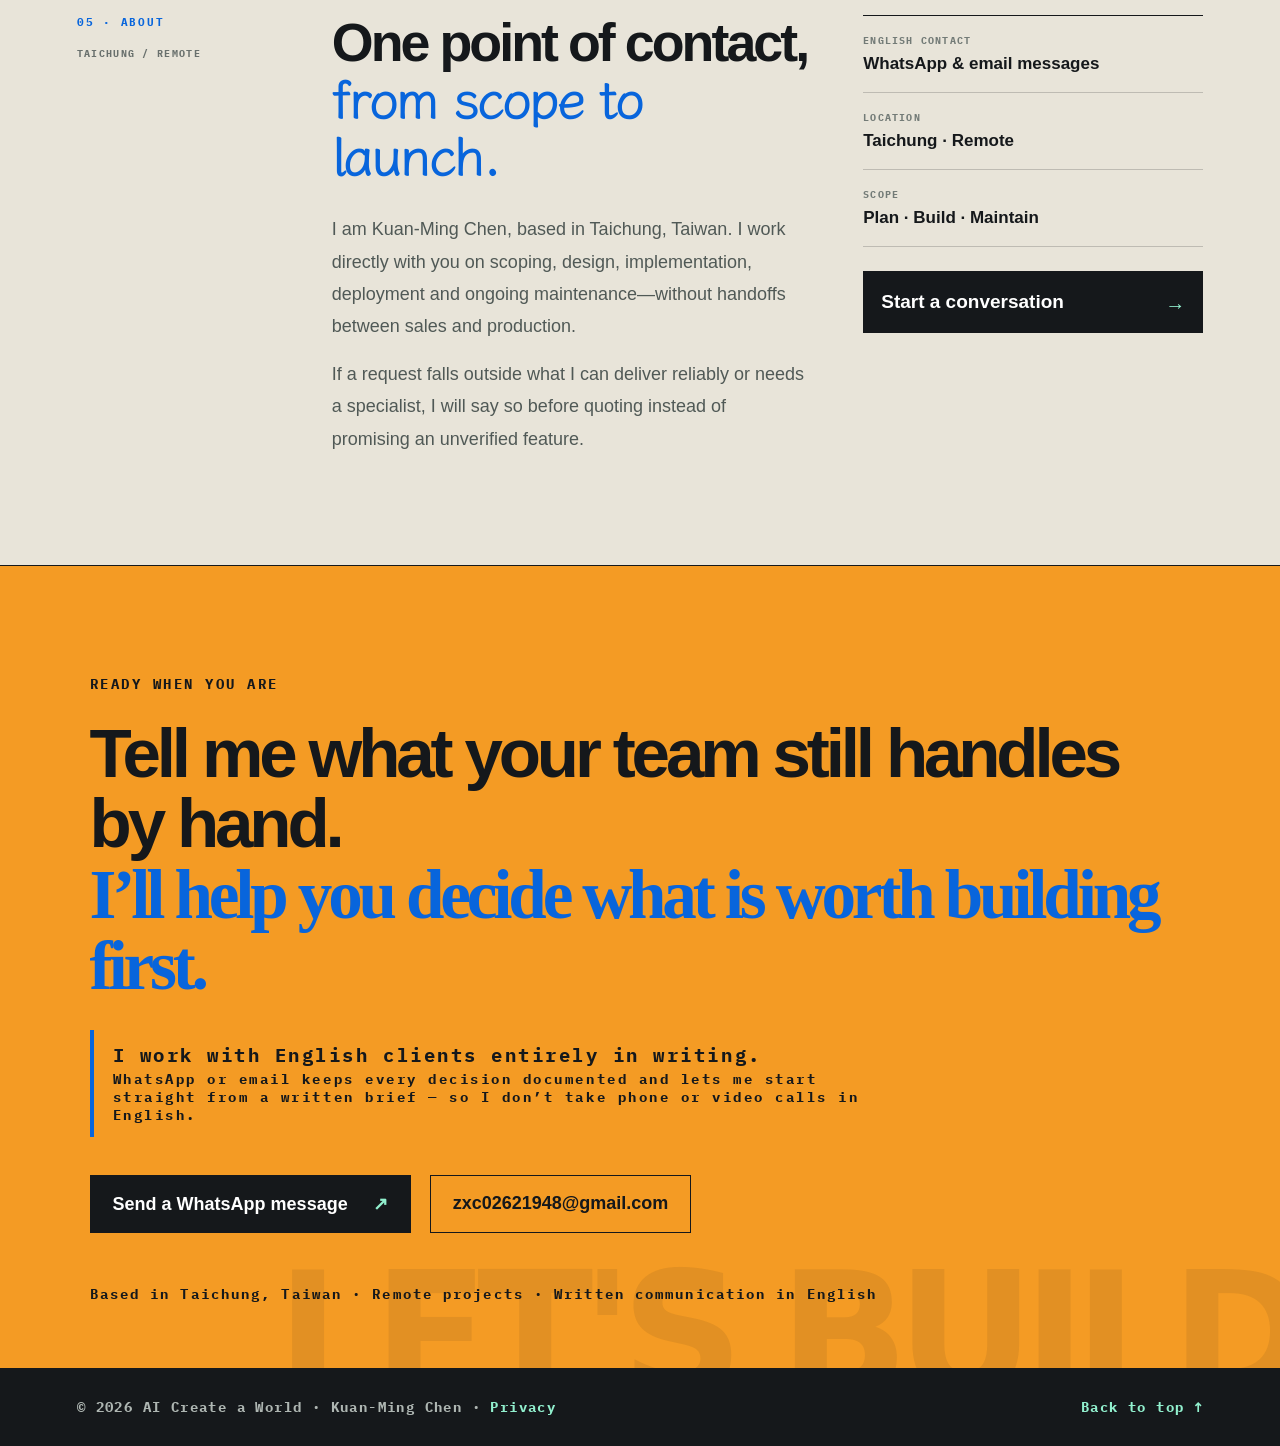
==== commit 9467a622: "網站改版：新增網站製作頁與隱私頁、統一版型與導覽、AI客服改為導購/諮詢定位、英文版補齊並明確書面溝通 Co-Authored-By: Claude Opus 4.8 <noreply@anthrop" ====
--- a/en/index.html
+++ b/en/index.html
@@ -3,21 +3,23 @@
 <head>
   <meta charset="utf-8">
   <meta name="viewport" content="width=device-width,initial-scale=1">
-  <meta name="description" content="Independent website and AI systems studio in Taiwan. Brand websites, AI customer service, workflow automation and custom internal tools.">
-  <title>AI Create a World | Websites & AI Systems</title>
+  <meta name="description" content="Independent website and AI systems studio in Taiwan. Brand websites, AI sales and support assistants, workflow automation, internal tools and quotation workflows.">
+  <title>Websites, AI Assistants &amp; Automation | AI Create a World</title>
   <link rel="canonical" href="https://service.aicreateaworld.com/en/">
   <link rel="alternate" hreflang="zh-Hant" href="https://service.aicreateaworld.com/">
   <link rel="alternate" hreflang="en" href="https://service.aicreateaworld.com/en/">
   <link rel="alternate" hreflang="x-default" href="https://service.aicreateaworld.com/">
   <meta property="og:type" content="website">
   <meta property="og:locale" content="en_US">
-  <meta property="og:title" content="AI Create a World | Websites & AI Systems">
-  <meta property="og:description" content="Practical websites, AI customer service, workflow automation and custom internal tools for growing businesses.">
+  <meta property="og:title" content="Websites, AI Assistants &amp; Automation | AI Create a World">
+  <meta property="og:description" content="Practical websites and AI-assisted systems, built around real business workflows and delivered with a clear launch and maintenance plan.">
   <meta property="og:url" content="https://service.aicreateaworld.com/en/">
-  <meta property="og:image" content="https://service.aicreateaworld.com/og-preview.jpg">
+  <meta property="og:image" content="https://service.aicreateaworld.com/og-preview-en.png">
   <meta name="twitter:card" content="summary_large_image">
+  <meta name="twitter:image" content="https://service.aicreateaworld.com/og-preview-en.png">
   <link rel="icon" href="../aicreate-icon.png">
   <link rel="stylesheet" href="../style-v2.css">
+  <link rel="stylesheet" href="../site-shell.css">
 </head>
 <body class="en-page">
   <a class="skip-link" href="#main">Skip to content</a>
@@ -32,10 +34,11 @@
     <nav>
       <a href="#services">Services</a>
       <a href="#work">Work</a>
+      <a href="#delivery">Delivery</a>
       <a href="#process">Process</a>
-      <a class="lang-switch" href="../" lang="zh-Hant" hreflang="zh-Hant">中文</a>
+      <a class="lang-switch" href="../index.html" lang="zh-Hant" hreflang="zh-Hant">中文</a>
     </nav>
-    <a class="mobile-lang-switch" href="../" lang="zh-Hant" hreflang="zh-Hant" aria-label="中文版">中</a>
+    <a class="mobile-lang-switch" href="../index.html" lang="zh-Hant" hreflang="zh-Hant" aria-label="中文版">中</a>
     <a class="nav-talk" href="#contact"><span>TAIWAN · REMOTE</span>Start a project <b>↗</b></a>
   </header>
 
@@ -44,7 +47,7 @@
       <div class="atelier-copy">
         <p class="overline"><span></span>WEBSITES · AI · AUTOMATION</p>
         <h1>Your website should do more<br>than sit there.<br><em>Let it handle the follow-up.</em></h1>
-        <p class="atelier-lead">I design and build practical websites, AI customer service, and small workflow systems for businesses that want fewer repetitive tasks and clearer operations.</p>
+        <p class="atelier-lead">I design and build practical websites, AI sales and support assistants, and workflow systems for businesses that want fewer repetitive tasks and clearer operations.</p>
         <div class="hero-actions">
           <a class="ink-button" href="#work">See selected work <span>↓</span></a>
           <a class="line-button" href="#contact">Tell me what you need</a>
@@ -61,7 +64,7 @@
         <img src="../case-fulijie.jpg" alt="Fu Li Jie Woodwork website" width="1200" height="630">
         <div class="orbit-stamp"><span>LIVE</span></div>
         <div class="work-note">
-          <small>BRAND WEBSITE + AI CUSTOMER SERVICE</small>
+          <small>BRAND WEBSITE + WEB AI CONSULTATION</small>
           <strong>Fu Li Jie Woodwork</strong>
           <p>Website, content, AI consultation flow and ongoing maintenance</p>
         </div>
@@ -88,69 +91,111 @@
       </div>
 
       <div class="en-service-grid en-reveal">
-        <article class="en-service-card">
+        <article class="en-service-card" id="service-website">
           <span>01 / WEBSITE</span>
           <h3>Brand website</h3>
           <p>Clear pages for your services, work, FAQs and contact flow—with basic technical SEO included.</p>
-          <small>Starting at US$650</small>
-        </article>
-        <article class="en-service-card">
+          <ul><li>Content and page structure</li><li>Responsive build and technical SEO</li><li>Contact forms, analytics and launch setup</li></ul>
+          <small>Starting at US$1,200</small>
+          <a class="en-service-cta" href="#contact">Discuss a website <b>→</b></a>
+        </article>
+        <article class="en-service-card" id="service-ai">
           <span>02 / CONVERSATION</span>
-          <h3>AI customer service</h3>
-          <p>Answers based on your own material, asks for missing details, and hands uncertain cases to a person.</p>
-          <small>Starting at US$1,200</small>
-        </article>
-        <article class="en-service-card">
+          <h3>AI sales &amp; support assistant</h3>
+          <p>A focused assistant that answers approved questions and guides customers to products, services or booking options.</p>
+          <ul><li>FAQs and product or service recommendations</li><li>Purchase links and existing booking-page guidance</li><li>Optional follow-up questions, summaries and notifications</li></ul>
+          <small>Starting at US$900</small>
+          <a class="en-service-cta" href="#contact">Discuss an AI assistant <b>→</b></a>
+        </article>
+        <article class="en-service-card" id="service-automation">
           <span>03 / AUTOMATION</span>
           <h3>Workflow automation</h3>
-          <p>Connect forms, email, LINE, spreadsheets and existing tools for notifications, syncing and reports.</p>
-          <small>Starting at US$750</small>
-        </article>
-        <article class="en-service-card">
+          <p>Connect orders, inventory, email, forms, spreadsheets and existing tools for syncing, notifications and reports.</p>
+          <ul><li>Order, inventory and customer record updates</li><li>Email sorting, data extraction and task routing</li><li>Retries, failure alerts and handover documentation</li></ul>
+          <small>Starting at US$1,000</small>
+          <a class="en-service-cta" href="#contact">Discuss an automation <b>→</b></a>
+        </article>
+        <article class="en-service-card" id="service-data">
           <span>04 / INTERNAL TOOL</span>
-          <h3>Custom data system</h3>
+          <h3>Internal data tools</h3>
           <p>A practical admin view for searching, updating, filtering and exporting the information your team uses.</p>
-          <small>Starting at US$1,800</small>
-        </article>
+          <ul><li>Conditional forms and structured records</li><li>Search, filters, exports and admin tools</li><li>Roles, permissions and existing-data imports</li></ul>
+          <small>Starting at US$2,500</small>
+          <a class="en-service-cta" href="#contact">Discuss an internal tool <b>→</b></a>
+        </article>
+        <article class="en-service-card" id="service-quote">
+          <span>05 / QUOTATION WORKFLOW</span>
+          <h3>AI-assisted quotation workflow</h3>
+          <p>Extract requirements from text, match them against your catalogue, and calculate prices from rules your team can verify.</p>
+          <ul><li>Requirement and document extraction</li><li>Catalogue matching and rule-based calculations</li><li>Missing-item flags, review steps and document output</li></ul>
+          <small>Starting at US$2,000</small>
+          <a class="en-service-cta" href="#contact">Discuss a quotation workflow <b>→</b></a>
+        </article>
+      </div>
+      <div class="en-scope-note en-reveal">
+        <p><b>Starting prices are planning anchors for small, clearly scoped projects.</b> Final pricing depends on content volume, data quality, integrations, testing and ongoing support.</p>
+        <p><b>Website scope:</b> I can connect existing checkout, payment or booking services, but I do not currently build custom ecommerce or payment systems from scratch.</p>
       </div>
     </section>
 
     <section class="en-work" id="work">
       <div class="en-work-head en-reveal">
         <p class="blue-overline">02 · SELECTED WORK</p>
-        <h2>Different businesses.<br><em>Different jobs to be done.</em></h2>
-        <p>These are not template exercises. Each project starts from the actual information, decisions and follow-up work involved.</p>
+        <h2>Four projects.<br><em>Four different problems.</em></h2>
+        <p>Each one was built around the information people use, the decisions they make and the follow-up the work requires.</p>
       </div>
 
       <div class="en-work-grid en-reveal">
         <a class="en-case en-case-live" href="https://www.fullyjet.com/" target="_blank" rel="noopener">
-          <img src="../case-fulijie.jpg" alt="Fu Li Jie Woodwork website">
+          <img src="../case-fulijie.jpg" alt="Fu Li Jie Woodwork website" width="1200" height="630">
           <span><small>LIVE BUSINESS · TAIWAN</small><b>Fu Li Jie Woodwork</b><em>Brand website, SEO, AI consultation and ongoing maintenance</em></span>
           <strong>Visit live site ↗</strong>
         </a>
         <a class="en-case" href="https://service.aicreateaworld.com/ai-quote-demo/" target="_blank" rel="noopener">
-          <img src="../case-quote-editorial.jpg" alt="AI quote assistant">
+          <img src="../case-quote-editorial.jpg" alt="AI quote assistant" width="900" height="1200">
           <span><small>OVERSEAS CLIENT PROJECT</small><b>AI Quote Assistant</b><em>Requirement extraction, catalogue matching and rule-based pricing</em></span>
           <strong>Open demo ↗</strong>
         </a>
         <a class="en-case" href="https://service.aicreateaworld.com/survey-system-demo/" target="_blank" rel="noopener">
-          <img src="../case-survey-editorial.jpg" alt="Guided survey system">
+          <img src="../case-survey-editorial.jpg" alt="Guided survey system" width="900" height="1200">
           <span><small>WORKING PROTOTYPE</small><b>Guided Survey System</b><em>Conditional questions, searchable records, filters and exports</em></span>
           <strong>Open demo ↗</strong>
         </a>
         <a class="en-case" href="https://aicreateaworld.com/" target="_blank" rel="noopener">
-          <img src="../aicreate-selector-cover.png" alt="AI Create a World content platform">
+          <img src="../aicreate-selector-cover.webp" alt="AI Create a World content platform" width="900" height="900">
           <span><small>OWN PRODUCT</small><b>AI Create a World</b><em>Accounts, media processing, moderation, search and multiple APIs</em></span>
           <strong>Visit platform ↗</strong>
         </a>
       </div>
     </section>
 
+    <section class="en-delivery" id="delivery">
+      <div class="en-delivery-head en-reveal">
+        <p class="blue-overline">03 · PROTOTYPE / PRODUCTION</p>
+        <h2>AI helps me build faster.<br><em>I still own the delivery.</em></h2>
+        <p>I use AI throughout development. I remain responsible for defining the scope, testing the result, launching it and resolving agreed issues after launch.</p>
+      </div>
+      <div class="en-delivery-grid en-reveal">
+        <article>
+          <small>PROTOTYPE</small>
+          <h3>Prove the direction</h3>
+          <p>A prototype shows the main screen and path with test data. It is useful for learning, discussion and deciding whether the idea deserves a larger investment.</p>
+          <ul><li>Core interaction is visible</li><li>Manual recovery is acceptable</li><li>Built to validate, not to run daily operations</li></ul>
+        </article>
+        <article class="is-production">
+          <small>PRODUCTION</small>
+          <h3>Support real operations</h3>
+          <p>A production system has to work with real users and data, including the moments when information is missing, a service fails or the workflow changes.</p>
+          <ul><li>Real accounts, data and usage conditions</li><li>Defined handling for normal and failed states</li><li>Launch, ownership and maintenance are agreed</li></ul>
+        </article>
+      </div>
+    </section>
+
     <section class="en-process" id="process">
       <div class="en-process-copy en-reveal">
-        <p class="light-overline">03 · HOW WE WORK</p>
+        <p class="light-overline">04 · HOW WE WORK</p>
         <h2>A small project<br>still needs a clear process.</h2>
-        <p>You work directly with me from the first conversation through launch. No handoffs between sales, design and development.</p>
+        <p>Before work begins, you will know what is included, what needs your input and what happens after launch.</p>
       </div>
       <ol class="en-steps en-reveal">
         <li><span>01</span><div><b>Show me the current workflow</b><p>What customers ask, what your team repeats, and where information gets lost.</p></div></li>
@@ -160,41 +205,57 @@
       </ol>
       <aside class="en-budget en-reveal">
         <small>TYPICAL STARTING BUDGET</small>
-        <strong>US$650+</strong>
+        <strong>US$900+</strong>
         <p>All prices are shown in USD. Final pricing depends on scope, content volume, integrations and ongoing support.</p>
         <a href="#contact">Discuss your scope <b>→</b></a>
       </aside>
     </section>
 
+    <section class="studio-about en-studio-about en-reveal" aria-labelledby="en-studio-about-title">
+      <div class="studio-about-label"><span>05 · ABOUT</span><b>TAICHUNG / REMOTE</b></div>
+      <div class="studio-about-copy">
+        <h2 id="en-studio-about-title">One point of contact,<br><em>from scope to launch.</em></h2>
+        <p>I am Kuan-Ming Chen, based in Taichung, Taiwan. I work directly with you on scoping, design, implementation, deployment and ongoing maintenance—without handoffs between sales and production.</p>
+        <p>If a request falls outside what I can deliver reliably or needs a specialist, I will say so before quoting instead of promising an unverified feature.</p>
+      </div>
+      <div class="studio-about-facts" aria-label="How we work together">
+        <span><small>ENGLISH CONTACT</small><b>WhatsApp &amp; email messages</b></span>
+        <span><small>LOCATION</small><b>Taichung · Remote</b></span>
+        <span><small>SCOPE</small><b>Plan · Build · Maintain</b></span>
+        <a href="#contact">Start a conversation <b>→</b></a>
+      </div>
+    </section>
+
     <section class="contact en-contact" id="contact">
       <p>READY WHEN YOU ARE</p>
-      <h2>Tell me what is taking too much time.<br><em>I will help shape the next step.</em></h2>
+      <h2>Tell me what your team still handles by hand.<br><em>I’ll help you decide what is worth building first.</em></h2>
+      <p class="en-written-contact"><strong>I work with English clients entirely in writing.</strong> WhatsApp or email keeps every decision documented and lets me start straight from a written brief — so I don’t take phone or video calls in English.</p>
       <div class="contact-actions">
-        <a href="https://wa.me/886989285996?text=Hi%2C%20I%20found%20your%20website%20and%20would%20like%20to%20discuss%20a%20project." target="_blank" rel="noopener">Message me on WhatsApp <span>↗</span></a>
+        <a href="https://wa.me/886989285996?text=Hi%2C%20I%20found%20your%20website%20and%20would%20like%20to%20discuss%20a%20project." target="_blank" rel="noopener">Send a WhatsApp message <span>↗</span></a>
         <a href="mailto:zxc02621948@gmail.com">zxc02621948@gmail.com</a>
       </div>
-      <small>Based in Taichung, Taiwan · Available for remote projects</small>
+      <small>Based in Taichung, Taiwan · Remote projects · Written communication in English</small>
     </section>
   </main>
 
-  <footer><span>© 2026 AI Create a World · Kuan-Ming Chen</span><a href="#top">Back to top ↑</a></footer>
+  <footer><span>© 2026 AI Create a World · Kuan-Ming Chen · <a href="privacy.html">Privacy</a></span><a href="#top">Back to top ↑</a></footer>
   <script type="application/ld+json">
   {
     "@context": "https://schema.org",
     "@type": "ProfessionalService",
+    "@id": "https://service.aicreateaworld.com/#organization",
     "name": "AI Create a World",
     "url": "https://service.aicreateaworld.com/en/",
     "logo": "https://service.aicreateaworld.com/aicreate-icon.png",
-    "image": "https://service.aicreateaworld.com/og-preview.jpg",
-    "description": "Brand websites, AI customer service, workflow automation and custom internal tools.",
+    "image": "https://service.aicreateaworld.com/og-preview-en.png",
+    "description": "Brand websites, AI sales and support assistants, workflow automation, internal data tools and AI-assisted quotation workflows.",
     "email": "zxc02621948@gmail.com",
-    "telephone": "+886989285996",
+    "priceRange": "US$900+",
     "areaServed": ["TW", "Worldwide"],
     "sameAs": ["https://aicreateaworld.com/"],
     "contactPoint": {
       "@type": "ContactPoint",
       "contactType": "sales",
-      "telephone": "+886989285996",
       "email": "zxc02621948@gmail.com",
       "availableLanguage": ["en", "zh-Hant"]
     }
@@ -207,6 +268,7 @@
       y=l.getElementsByTagName(r)[0];y.parentNode.insertBefore(t,y);
     })(window,document,"clarity","script","xpzesodivu");
   </script>
+  <script src="../site-shell.js"></script>
   <script src="../en-v2.js"></script>
 </body>
 </html>
--- a/style-v2.css
+++ b/style-v2.css
@@ -17,27 +17,11 @@
 *{box-sizing:border-box}
 html{scroll-behavior:smooth;background:var(--paper)}
 body{margin:0;color:var(--ink);background:var(--paper);font-family:var(--sans);overflow-x:hidden}
-body::before{content:"";position:fixed;inset:0;z-index:50;pointer-events:none;opacity:.19;background-image:radial-gradient(rgba(21,24,27,.24) .45px,transparent .6px),radial-gradient(rgba(255,255,255,.8) .5px,transparent .65px);background-size:7px 7px,9px 9px;background-position:0 0,4px 5px;mix-blend-mode:multiply}
 a{color:inherit;text-decoration:none}
 button,input{font:inherit}
 button{color:inherit}
 img{display:block;max-width:100%}
-.skip-link{position:fixed;left:16px;top:-80px;z-index:100;background:#fff;padding:12px 18px;border:2px solid var(--blue)}
-.skip-link:focus{top:16px}
-
-.cursor-dot,.cursor-ring{position:fixed;left:0;top:0;z-index:90;pointer-events:none;border-radius:50%;opacity:0;transition:opacity .2s}
-.cursor-dot{width:6px;height:6px;background:var(--orange)}
-.cursor-ring{width:30px;height:30px;border:1px solid currentColor;color:var(--blue);transition:width .2s,height .2s,color .2s,opacity .2s}
-body.cursor-ready .cursor-dot,body.cursor-ready .cursor-ring{opacity:1}
-body.cursor-link .cursor-ring{width:45px;height:45px;color:var(--orange)}
-
-.v2-nav{height:84px;display:grid;grid-template-columns:290px 1fr 330px;align-items:stretch;border-bottom:1px solid var(--ink);background:rgba(243,240,231,.92);backdrop-filter:blur(12px);position:sticky;top:0;z-index:40}
-.v2-brand{display:flex;align-items:center;gap:13px;padding:0 34px;border-right:1px solid var(--line)}
-.v2-brand img{width:42px;height:42px;object-fit:contain}
-.v2-brand b{display:block;font-size:19px;letter-spacing:.07em}.v2-brand small{display:block;margin-top:3px;color:var(--blue);font:700 8px var(--mono);letter-spacing:.22em}
-.v2-nav nav{display:flex;align-items:center;justify-content:center;gap:44px;font-size:13px;font-weight:700;letter-spacing:.08em}
-.v2-nav nav a{position:relative}.v2-nav nav a::after{content:"";position:absolute;left:0;right:100%;bottom:-8px;height:2px;background:var(--orange);transition:right .25s}.v2-nav nav a:hover::after,.v2-nav nav a:focus-visible::after{right:0}
-.nav-talk{display:flex;align-items:center;justify-content:space-between;gap:18px;padding:0 30px;border-left:1px solid var(--line);font-weight:900}.nav-talk span{font:600 9px var(--mono);color:#70757a;letter-spacing:.13em}.nav-talk b{color:var(--blue);font-size:24px;transition:transform .2s}.nav-talk:hover b{transform:translate(5px,-3px)}
+.home-nav{grid-template-columns:270px 1fr 290px}.home-nav nav{gap:27px;font-size:14px;letter-spacing:.045em}
 
 .atelier{min-height:720px;display:grid;grid-template-columns:56% 44%;position:relative;border-bottom:1px solid var(--ink);overflow:hidden;background:var(--paper)}
 .atelier::before{content:"";position:absolute;left:0;right:44%;bottom:0;height:34%;background:linear-gradient(170deg,transparent 0 45%,rgba(8,101,220,.055) 45.2% 100%);pointer-events:none}
@@ -45,7 +29,7 @@
 .overline,.light-overline,.blue-overline,.dark-overline{font:800 11px var(--mono);letter-spacing:.17em;text-transform:uppercase}.overline{display:flex;align-items:center;gap:15px;color:var(--blue)}.overline span{width:54px;height:3px;background:var(--orange);transform:rotate(-2deg)}
 .atelier h1{font-size:clamp(57px,5.25vw,86px);line-height:1.02;letter-spacing:-.065em;margin:27px 0 23px;font-weight:900;max-width:790px}
 .atelier h1 em{font-family:var(--sans);font-style:normal;color:var(--blue);font-weight:900;letter-spacing:-.045em;white-space:nowrap}.mobile-break{display:none}
-.atelier-lead{max-width:600px;font-family:var(--serif);font-size:18px;line-height:1.85;letter-spacing:.015em;border-left:4px solid var(--orange);padding-left:21px;margin:0 0 32px}
+.atelier-lead{max-width:600px;font-family:var(--narrative);font-size:18px;line-height:1.85;letter-spacing:.015em;border-left:4px solid var(--orange);padding-left:21px;margin:0 0 32px}
 .hero-actions{display:flex;align-items:center;gap:24px}.ink-button{display:inline-flex;align-items:center;gap:25px;padding:15px 21px;background:var(--ink);color:#fff;font-weight:900;box-shadow:7px 7px 0 var(--orange);transition:.25s}.ink-button:hover{transform:translate(-2px,-2px);box-shadow:10px 10px 0 var(--orange)}.ink-button span{color:var(--mint);font-size:19px}.line-button{font-weight:800;padding:13px 0;border-bottom:2px solid var(--ink)}
 .hero-proof{display:flex;margin-top:46px;border-top:1px solid var(--line);max-width:660px}.hero-proof span{flex:1;padding:18px 17px 0 0;margin-right:17px;border-right:1px solid var(--line)}.hero-proof span:last-child{border:0;margin:0}.hero-proof b,.hero-proof small{display:block}.hero-proof b{font-size:15px}.hero-proof small{font-size:11px;color:#74797c;margin-top:5px;line-height:1.4}
 
@@ -54,11 +38,11 @@
 .atelier-work>img{width:115%;height:100%;max-width:none;object-fit:cover;position:absolute;left:-10%;filter:saturate(.75) contrast(1.06);clip-path:polygon(10% 0,100% 0,100% 91%,72% 100%,0 100%,0 10%)}
 .work-index{position:absolute;right:26px;top:23px;z-index:4;color:#fff;font:800 10px var(--mono);letter-spacing:.18em}
 .orbit-stamp{position:absolute;right:-27px;top:137px;z-index:4;width:132px;height:132px;border:2px solid var(--orange);border-radius:48% 52% 43% 57%;animation:stamp-turn 17s linear infinite}.orbit-stamp span{position:absolute;left:43px;top:55px;color:#fff;font:900 13px var(--mono);transform:rotate(-17deg)}
-.work-note{position:absolute;left:31px;right:42px;bottom:34px;z-index:5;background:var(--paper);padding:21px 24px 19px;box-shadow:8px 8px 0 var(--orange);transform:rotate(-1deg)}.work-note small{color:var(--blue);font:800 9px var(--mono);letter-spacing:.13em}.work-note strong{display:block;margin:8px 0 5px;font:900 23px var(--serif)}.work-note p{font-size:12px;color:#646a6e;margin:0}
+.work-note{position:absolute;left:31px;right:42px;bottom:34px;z-index:5;background:var(--paper);padding:21px 24px 19px;box-shadow:8px 8px 0 var(--orange);transform:rotate(-1deg)}.work-note small{color:var(--blue);font:800 9px var(--mono);letter-spacing:.13em}.work-note strong{display:block;margin:8px 0 5px;font:700 23px var(--narrative)}.work-note p{font-size:12px;color:#646a6e;margin:0}
 .hero-sideword{position:absolute;right:43.7%;bottom:14px;z-index:5;writing-mode:vertical-rl;transform:translateX(50%);font:700 8px var(--mono);letter-spacing:.22em;background:var(--paper);padding:10px 5px}
 
 .signal-tape{height:54px;background:var(--ink);color:#fff;overflow:hidden;display:flex;align-items:center;white-space:nowrap;font:700 11px var(--mono);letter-spacing:.13em}.signal-tape div{animation:signal-move 24s linear infinite}.signal-tape b{color:var(--orange);font-size:17px;margin:0 27px}
-.threshold{min-height:350px;display:grid;grid-template-columns:220px 1fr 390px;align-items:center;padding:66px 7vw;background:linear-gradient(165deg,var(--paper) 0 54%,#151a18 54.2% 100%);border-bottom:1px solid #2c3532}.threshold>p{align-self:start;margin-top:10px;font:800 10px var(--mono);letter-spacing:.18em;color:var(--blue)}.threshold h2{font-size:clamp(43px,4vw,68px);line-height:1.03;letter-spacing:-.055em;margin:0}.threshold h2 em{font-style:normal;color:var(--orange)}.threshold>span{align-self:end;color:#a8b2ae;font-family:var(--serif);font-size:16px;line-height:1.7;border-left:2px solid var(--mint);padding-left:18px}
+.threshold{min-height:350px;display:grid;grid-template-columns:220px 1fr 390px;align-items:center;padding:66px 7vw;background:linear-gradient(165deg,var(--paper) 0 54%,#151a18 54.2% 100%);border-bottom:1px solid #2c3532}.threshold>p{align-self:start;margin-top:10px;font:800 10px var(--mono);letter-spacing:.18em;color:var(--blue)}.threshold h2{font-size:clamp(43px,4vw,68px);line-height:1.03;letter-spacing:-.055em;margin:0}.threshold h2 em{font-style:normal;color:var(--orange)}.threshold>span{align-self:end;color:#a8b2ae;font-family:var(--narrative);font-size:16px;line-height:1.7;border-left:2px solid var(--mint);padding-left:18px}
 
 .systems{min-height:1030px;background:var(--dark);color:#e9efec;position:relative;padding:95px 6vw 110px;overflow:hidden}.systems::before{content:"";position:absolute;width:640px;height:640px;border:1px solid rgba(145,240,206,.08);border-radius:50%;right:-330px;top:160px;box-shadow:0 0 0 90px rgba(145,240,206,.015),0 0 0 180px rgba(145,240,206,.01)}
 .system-grid{position:absolute;inset:0;opacity:.22;background-image:linear-gradient(rgba(145,240,206,.07) 1px,transparent 1px),linear-gradient(90deg,rgba(145,240,206,.07) 1px,transparent 1px);background-size:72px 72px;mask-image:linear-gradient(90deg,transparent,#000 20%,#000 80%,transparent)}
@@ -67,20 +51,21 @@
 .service-map{height:540px;position:relative}.core{position:absolute;left:50%;top:50%;width:132px;height:132px;transform:translate(-50%,-50%);border:1px solid #60716a;border-radius:50%;display:flex;flex-direction:column;align-items:center;justify-content:center;background:#0d1412;box-shadow:0 0 0 14px rgba(145,240,206,.035),0 0 0 35px rgba(145,240,206,.015)}.core i{position:absolute;inset:-1px;border:1px dashed rgba(145,240,206,.38);border-radius:50%;animation:core-turn 15s linear infinite}.core b{font-size:35px;color:var(--mint)}.core small{margin-top:5px;color:#77857f;font:700 8px var(--mono);letter-spacing:.16em}
 .service-node{position:absolute;width:178px;min-height:108px;border:1px solid #42504b;background:rgba(14,21,18,.92);text-align:left;padding:17px 18px;cursor:pointer;transition:.25s;box-shadow:0 18px 35px rgba(0,0,0,.25)}.service-node::after{content:"";position:absolute;left:-1px;bottom:-1px;width:24px;height:3px;background:var(--orange);transition:width .25s}.service-node:hover,.service-node.active{border-color:var(--mint);transform:translateY(-5px)}.service-node.active::after{width:calc(100% + 2px);background:var(--mint)}.service-node small{color:var(--orange);font:800 9px var(--mono);letter-spacing:.14em}.service-node b,.service-node span{display:block}.service-node b{margin:8px 0 4px;font-size:17px}.service-node span{color:#7f8d87;font-size:11px}.node-web{left:4%;top:4%;transform:rotate(-2deg)}.node-chat{right:4%;top:3%;transform:rotate(2deg)}.node-flow{left:0;top:55%;transform:rotate(1deg)}.node-data{right:0;top:56%;transform:rotate(-2deg)}.node-quote{left:50%;bottom:0;transform:translateX(-50%)}.node-web:hover,.node-web.active{transform:rotate(-2deg) translateY(-5px)}.node-chat:hover,.node-chat.active{transform:rotate(2deg) translateY(-5px)}.node-flow:hover,.node-flow.active{transform:rotate(1deg) translateY(-5px)}.node-data:hover,.node-data.active{transform:rotate(-2deg) translateY(-5px)}.node-quote:hover,.node-quote.active{transform:translateX(-50%) translateY(-5px)}
 .connector{position:absolute;height:1px;background:linear-gradient(90deg,transparent,#52635c,#8ccdb5);transform-origin:left;opacity:.62}.connector::after{content:"";position:absolute;right:16%;top:-2px;width:5px;height:5px;border-radius:50%;background:var(--mint);animation:pulse-travel 3.4s ease-in-out infinite}.connector-a{width:245px;left:22%;top:26%;transform:rotate(28deg)}.connector-b{width:235px;left:53%;top:44%;transform:rotate(-39deg)}.connector-c{width:260px;left:18%;top:68%;transform:rotate(-25deg)}.connector-d{width:245px;left:52%;top:53%;transform:rotate(34deg)}.connector-e{width:180px;left:50%;top:57%;transform:rotate(90deg)}
-.system-console{background:rgba(15,22,19,.96);border:1px solid #3d4944;padding:0 29px 30px;min-height:455px;box-shadow:25px 25px 0 rgba(145,240,206,.035)}.console-bar{height:52px;margin:0 -29px 26px;padding:0 20px;border-bottom:1px solid #37433e;display:flex;align-items:center;gap:7px}.console-bar>span{width:7px;height:7px;border-radius:50%;background:#59645f}.console-bar>span:first-child{background:var(--orange)}.console-bar b{margin-left:auto;color:#6f7d77;font:700 8px var(--mono);letter-spacing:.15em}.console-state{display:flex;align-items:center;gap:10px;color:#9baba4;font-size:12px}.console-state i{width:8px;height:8px;border-radius:50%;background:var(--mint);box-shadow:0 0 0 5px rgba(145,240,206,.08);animation:state-pulse 2s ease infinite}.system-console h3{font-size:clamp(28px,2.4vw,40px);line-height:1.2;letter-spacing:-.035em;margin:24px 0 16px}.system-console>p:not(.console-state){color:#98a59f;line-height:1.8}.console-output{display:grid;grid-template-columns:1fr auto 1fr;gap:13px;align-items:center;border-top:1px solid #35413c;border-bottom:1px solid #35413c;padding:18px 0;margin:24px 0}.console-output span{color:#718079;font:700 9px var(--mono);letter-spacing:.12em}.console-output em{display:block;color:#e4ebe7;font:normal 13px/1.5 var(--sans);letter-spacing:0;margin-top:6px}.console-output>b{color:var(--orange)}.system-console>a{display:flex;justify-content:space-between;color:var(--mint);font-weight:900}.system-console>a span{font-size:21px}
+.system-console{background:rgba(15,22,19,.96);border:1px solid #3d4944;padding:0 29px 30px;min-height:455px;box-shadow:25px 25px 0 rgba(145,240,206,.035)}.console-bar{height:52px;margin:0 -29px 26px;padding:0 20px;border-bottom:1px solid #37433e;display:flex;align-items:center;gap:7px}.console-bar>span{width:7px;height:7px;border-radius:50%;background:#59645f}.console-bar>span:first-child{background:var(--orange)}.console-bar b{margin-left:auto;color:#6f7d77;font:700 8px var(--mono);letter-spacing:.15em}.console-state{display:flex;align-items:center;gap:10px;color:#9baba4;font-size:12px}.console-state i{width:8px;height:8px;border-radius:50%;background:var(--mint);box-shadow:0 0 0 5px rgba(145,240,206,.08);animation:state-pulse 2s ease infinite}.system-console h3{font-size:clamp(28px,2.4vw,40px);line-height:1.2;letter-spacing:-.035em;margin:24px 0 16px}.system-console>p:not(.console-state){color:#98a59f;line-height:1.8}.console-output{display:grid;grid-template-columns:1fr auto 1fr;gap:13px;align-items:center;border-top:1px solid #35413c;border-bottom:1px solid #35413c;padding:18px 0;margin:24px 0}.console-output span{color:#718079;font:700 9px var(--mono);letter-spacing:.12em}.console-output em{display:block;color:#e4ebe7;font:normal 13px/1.5 var(--sans);letter-spacing:0;margin-top:6px}.console-output>b{color:var(--orange)}.system-console-actions{display:flex;flex-wrap:wrap;gap:10px}.system-console-actions a{display:flex;justify-content:space-between;align-items:center;gap:18px;padding:11px 13px;border:1px solid #45534d;color:var(--mint);font-weight:900}.system-console-actions a:first-child{background:var(--mint);border-color:var(--mint);color:#0d1412}.system-console-actions a:last-child{margin-left:auto;border-color:transparent;padding-right:0}.system-console-actions a span{font-size:18px}.system-console-actions a[hidden]{display:none!important}
 
+.service-proof-note{margin:13px 0 0!important;padding-left:11px;border-left:2px solid var(--orange);color:#aeb9b4!important;font-size:12px!important;line-height:1.55!important}.service-proof-note[hidden]{display:none!important}
 .projects{background:#0d1210;color:#eef3f0;padding:100px 6vw 45px;position:relative;overflow:clip;border-top:1px solid #313a37}.projects::after{content:"PROJECTS";position:absolute;right:-25px;bottom:-70px;color:rgba(255,255,255,.018);font:900 180px var(--sans);letter-spacing:-.07em}.projects-head{max-width:780px;position:relative;z-index:2}.light-overline{color:var(--orange)}.projects-head h2{font-size:clamp(45px,4.6vw,72px);line-height:1.03;letter-spacing:-.06em;margin:20px 0}.projects-head h2 em{font-style:normal;color:var(--mint)}.projects-head>p:last-child{color:#8e9b95;font-size:17px}
 .project-explorer{max-width:1400px;margin:46px auto 0;display:grid;grid-template-columns:minmax(620px,1.15fr) minmax(360px,.85fr);gap:38px;align-items:start}.project-field{height:750px;min-width:0;position:relative}.field-core{position:absolute;left:50%;top:305px;z-index:2;transform:translate(-50%,-50%);width:126px;height:126px;border:1px solid #5d6d66;border-radius:50%;display:flex;flex-direction:column;align-items:center;justify-content:center;color:#7a8b84;background:rgba(13,18,16,.88);box-shadow:0 0 0 15px rgba(145,240,206,.018)}.field-core span{font:800 8px var(--mono);letter-spacing:.18em}.field-core b{color:var(--mint);font-size:15px;margin-top:6px}.field-line{position:absolute;height:1px;background:linear-gradient(90deg,rgba(145,240,206,.12),rgba(145,240,206,.72),rgba(145,240,206,.08));transform-origin:left}.line-one{width:310px;left:24%;top:190px;transform:rotate(19deg)}.line-two{width:320px;left:49%;top:305px;transform:rotate(-38deg)}.line-three{width:310px;left:25%;top:420px;transform:rotate(-20deg)}
 .project-node{position:absolute;padding:0;border:1px solid #4a5752;background:#141c18;overflow:hidden;text-align:left;cursor:pointer;border-radius:24px;box-shadow:0 28px 55px rgba(0,0,0,.34);transition:transform .35s,border-color .35s;animation:project-float 6.5s ease-in-out infinite}.project-node::before{content:"目前顯示";position:absolute;visibility:hidden;z-index:4;right:13px;top:13px;padding:6px 9px;border-radius:99px;background:var(--mint);color:#0d1210;font:900 10px var(--sans);letter-spacing:.05em;opacity:0;transform:translateY(-5px);transition:.25s}.project-node.active::before{visibility:visible;opacity:1;transform:none}.project-node::after{content:"";position:absolute;inset:0;background:linear-gradient(180deg,transparent 15%,rgba(5,9,7,.9) 91%)}.project-node img{width:100%;height:100%;object-fit:cover;opacity:.72;filter:saturate(.77) contrast(1.07);transition:.55s}.project-node>span{position:absolute;z-index:2;left:21px;right:18px;bottom:18px}.project-node small,.project-node b{display:block}.project-node small{color:#ffc069;font:800 9px var(--mono);letter-spacing:.13em}.project-node b{color:#fff;margin-top:6px;font-size:18px}.project-node:hover,.project-node.active{border-color:var(--mint);transform:translateY(-8px) scale(1.025)}.project-node:hover img,.project-node.active img{opacity:.9;transform:scale(1.045)}.project-one{left:0;top:0;width:285px;height:190px;transform:rotate(-2deg);animation-delay:-1s}.project-two{right:0;top:36px;width:295px;height:195px;transform:rotate(2deg);animation-delay:-2.5s}.project-three{left:26px;bottom:145px;width:295px;height:195px;transform:rotate(1.5deg);animation-delay:-4s}.project-four{right:8px;bottom:140px;width:280px;height:195px;transform:rotate(-2deg);animation-delay:-3s}.project-one:hover,.project-one.active{transform:rotate(-2deg) translateY(-8px) scale(1.025)}.project-two:hover,.project-two.active{transform:rotate(2deg) translateY(-8px) scale(1.025)}.project-three:hover,.project-three.active{transform:rotate(1.5deg) translateY(-8px) scale(1.025)}.project-four:hover,.project-four.active{transform:rotate(-2deg) translateY(-8px) scale(1.025)}
 .project-drawer{position:sticky;top:92px;z-index:3;min-height:520px;display:flex;flex-direction:column;gap:24px;border-left:4px solid var(--orange);background:rgba(17,24,21,.97);padding:34px 35px;box-shadow:0 30px 70px rgba(0,0,0,.3)}.project-drawer.is-updating{animation:drawer-feedback .42s ease}.drawer-count span{font:900 50px var(--mono);color:var(--orange)}.drawer-count small{color:#66736d}.drawer-copy>p:first-child{color:var(--mint);font:800 9px var(--mono);letter-spacing:.14em}.drawer-copy h3{font-size:27px;margin:9px 0 14px}.drawer-copy>p:last-child{color:#9aa6a0;font-size:13px;line-height:1.75;margin:0}.drawer-meta{display:flex;flex-wrap:wrap;gap:7px}.drawer-meta span{border:1px solid #3d4a44;color:#a8b4ae;padding:7px 9px;font-size:10px}.project-drawer>a{display:flex;justify-content:space-between;align-items:center;border-bottom:1px solid #52615a;padding:14px 0 10px;font-weight:800;margin-top:auto}.project-drawer>a b{color:var(--mint);font-size:20px}
 
-.builder{background:var(--paper);padding:105px 6vw 115px;border-top:1px solid var(--ink)}.builder-title{display:grid;grid-template-columns:220px 1fr 430px;align-items:end;max-width:1400px;margin:0 auto 52px}.blue-overline{color:var(--blue);align-self:start}.builder-title h2{font-size:clamp(43px,4.2vw,67px);line-height:1.05;letter-spacing:-.055em;margin:0}.builder-title h2 em{font-family:var(--serif);font-style:italic;color:var(--blue)}.builder-title>p:last-child{font-family:var(--serif);font-size:16px;line-height:1.75;border-left:3px solid var(--orange);padding-left:20px}
-.builder-board{max-width:1400px;margin:auto;display:grid;grid-template-columns:1.25fr .75fr;border:1px solid var(--ink);box-shadow:13px 13px 0 var(--orange)}.build-options{border:0;margin:0;padding:0}.build-options legend{width:100%;padding:20px 26px;background:var(--ink);color:#fff;font:800 10px var(--mono);letter-spacing:.16em}.build-options label{display:block;border-bottom:1px solid var(--line);cursor:pointer}.build-options label:last-child{border:0}.build-options input{position:absolute;opacity:0;pointer-events:none}.build-options label>span{min-height:86px;display:grid;grid-template-columns:58px 180px 1fr;align-items:center;padding:0 27px;transition:.2s}.build-options label:hover>span{background:#fff}.build-options input:checked+span{background:#dfeaff}.build-options i{font:900 24px var(--mono);font-style:normal;color:var(--blue)}.build-options b{font-size:18px}.build-options small{color:#6b7073;line-height:1.5}.build-options input:focus-visible+span{outline:3px solid var(--blue);outline-offset:-3px}
-.multi-note{margin:0;padding:17px 72px 17px 27px;border-bottom:1px solid var(--line);background:#fff7e8;color:#5c6265;font-size:15px;line-height:1.65}.multi-note b{color:var(--ink)}
-.build-options label>span{position:relative;padding-right:74px}.build-options label>span::after{content:"";position:absolute;right:27px;top:50%;width:27px;height:27px;transform:translateY(-50%);display:grid;place-items:center;border:2px solid #8f9699;background:var(--paper);color:#fff;font-size:17px;font-weight:900;transition:.2s}.build-options input:checked+span::after{content:"✓";border-color:var(--blue);background:var(--blue)}
-.estimate{background:var(--blue);color:#fff;padding:28px 32px;display:flex;flex-direction:column}.estimate-top{display:flex;justify-content:space-between;border-bottom:1px solid rgba(255,255,255,.35);padding-bottom:18px}.estimate-top span{font:800 9px var(--mono);letter-spacing:.17em}.estimate-top b{color:#d9e8ff}.estimate>p{font-family:var(--serif);font-size:19px;line-height:1.7;margin:34px 0}.estimate-price{margin-top:auto;border-top:1px solid rgba(255,255,255,.35);padding-top:25px}.estimate-price small{display:block;font-size:11px;color:#d9e6ff}.estimate-price strong{display:block;font-size:clamp(29px,3vw,48px);line-height:1.1;margin-top:9px;letter-spacing:-.04em}.estimate .estimate-note{font-family:var(--sans);font-size:11px;color:#d5e3ff;line-height:1.6;margin:17px 0 25px}.estimate>a{display:flex;justify-content:space-between;background:var(--ink);padding:16px 18px;font-weight:900}.estimate>a b{color:var(--mint)}
+.process-section{background:var(--paper);padding:105px 6vw 115px;border-top:1px solid var(--ink)}.process-head{display:grid;grid-template-columns:220px 1fr 430px;align-items:end;max-width:1400px;margin:0 auto 52px}.blue-overline{color:var(--blue);align-self:start}.process-head h2{font-size:clamp(43px,4.2vw,67px);line-height:1.05;letter-spacing:-.055em;margin:0}.process-head h2 em{font-family:var(--narrative);font-style:normal;font-weight:700;color:var(--blue)}.process-head>p:last-child{font-family:var(--narrative);font-size:16px;line-height:1.75;border-left:3px solid var(--orange);padding-left:20px}
+.process-board{max-width:1400px;margin:auto;display:grid;grid-template-columns:1.25fr .75fr;border:1px solid var(--ink);box-shadow:13px 13px 0 var(--orange)}
+.process-steps{counter-reset:step;background:var(--paper)}.process-steps article{min-height:190px;display:grid;grid-template-columns:75px 1fr;grid-template-rows:auto auto auto 1fr;column-gap:22px;padding:29px 31px;border-bottom:1px solid var(--line)}.process-steps article:last-child{border-bottom:0}.process-steps article>span{grid-row:1/5;color:var(--blue);font:900 31px var(--mono)}.process-steps article>small{color:var(--orange);font:900 9px var(--mono);letter-spacing:.15em}.process-steps h3{margin:8px 0 9px;font-size:25px}.process-steps p{max-width:720px;margin:0;color:#5e6662;font-size:15px;line-height:1.65}.process-steps ul{display:flex;flex-wrap:wrap;gap:8px;margin:17px 0 0;padding:0;list-style:none}.process-steps li{padding:5px 9px;border:1px solid var(--line);color:#616967;font-size:11px}
+.scope-note{padding:38px 36px;background:#111714;color:#fff}.scope-note>small{display:block;padding-bottom:18px;border-bottom:1px solid #435049;color:var(--mint);font:900 9px var(--mono);letter-spacing:.17em}.scope-note h3{margin:43px 0 17px;font-size:clamp(30px,3vw,43px);line-height:1.16;letter-spacing:-.04em}.scope-note>p{color:#b6c1bb;font-family:var(--narrative);font-size:17px;line-height:1.72}.scope-note dl{margin:29px 0;border-top:1px solid #435049}.scope-note dl div{display:grid;grid-template-columns:110px 1fr;gap:17px;padding:16px 0;border-bottom:1px solid #435049}.scope-note dt{color:var(--orange);font-size:13px;font-weight:900}.scope-note dd{margin:0;color:#c0cac5;font-size:13px;line-height:1.55}.scope-note>span{display:block;margin-top:25px;padding-left:14px;border-left:3px solid var(--mint);color:#aebbb4;font-size:12px;line-height:1.7}
+.objection-card{max-width:1400px;margin:42px auto 0;padding:25px 28px;border:1px solid var(--ink);display:flex;align-items:center;justify-content:space-between;gap:35px;background:#fff;box-shadow:8px 8px 0 var(--blue);transition:.25s}.objection-card:hover{transform:translate(-2px,-2px);box-shadow:11px 11px 0 var(--orange)}.objection-card small{display:block;color:var(--blue);font:800 10px var(--mono);letter-spacing:.14em}.objection-card strong{display:block;font-size:25px;margin:8px 0 5px}.objection-card p{margin:0;color:#656b6e;font-size:15px}.objection-card>span{white-space:nowrap;font-weight:900;color:var(--blue)}
 
-.contact{min-height:500px;background:var(--orange);padding:95px 7vw 65px;position:relative;overflow:hidden}.contact::after{content:"LET'S BUILD";position:absolute;right:-20px;bottom:-65px;color:rgba(21,24,27,.08);font:900 170px var(--sans);letter-spacing:-.07em}.contact>p{font:800 10px var(--mono);letter-spacing:.18em}.contact h2{font-size:clamp(48px,5.4vw,84px);line-height:1.02;letter-spacing:-.06em;margin:25px 0 46px;position:relative;z-index:2}.contact h2 em{font-family:var(--serif);font-style:italic;color:var(--blue)}.contact-actions{display:flex;gap:19px;position:relative;z-index:2}.contact-actions a{padding:17px 22px;border:1px solid var(--ink);font-weight:900}.contact-actions a:first-child{background:var(--ink);color:#fff}.contact-actions span{color:var(--mint);margin-left:20px}.contact>small{display:block;margin-top:52px;font:700 9px var(--mono);letter-spacing:.15em}
+.contact{min-height:500px;background:var(--orange);padding:95px 7vw 65px;position:relative;overflow:hidden}.contact::after{content:"LET'S BUILD";position:absolute;right:-20px;bottom:-65px;color:rgba(21,24,27,.08);font:900 170px var(--sans);letter-spacing:-.07em}.contact>p{font:800 10px var(--mono);letter-spacing:.18em}.contact h2{font-size:clamp(48px,5.4vw,84px);line-height:1.02;letter-spacing:-.06em;margin:25px 0 46px;position:relative;z-index:2}.contact h2 em{font-family:var(--narrative);font-style:normal;font-weight:700;color:var(--blue)}.contact-actions{display:flex;gap:19px;position:relative;z-index:2}.contact-actions a{padding:17px 22px;border:1px solid var(--ink);font-weight:900}.contact-actions a:first-child{background:var(--ink);color:#fff}.contact-actions span{color:var(--mint);margin-left:20px}.contact>small{display:block;margin-top:52px;font:700 9px var(--mono);letter-spacing:.15em}
 footer{min-height:78px;background:var(--ink);color:#aeb6b2;display:flex;align-items:center;justify-content:space-between;padding:0 6vw;font:700 10px var(--mono);letter-spacing:.12em}footer a{color:var(--mint)}
 
 .reveal-item{opacity:0;transform:translateY(32px);transition:opacity .75s ease,transform .9s cubic-bezier(.2,.75,.2,1)}
@@ -88,8 +73,6 @@
 
 /* Legibility pass: supporting text should remain readable without zooming. */
 body{font-size:17px}
-.v2-nav nav{font-size:15px;letter-spacing:.06em}
-.nav-talk{font-size:16px}.nav-talk span{font-size:11px;letter-spacing:.1em}
 .overline,.light-overline,.blue-overline,.dark-overline{font-size:13px;letter-spacing:.14em}
 .atelier-lead{max-width:630px;font-size:20px}
 .hero-proof b{font-size:17px}.hero-proof small{font-size:13px;line-height:1.5}
@@ -98,10 +81,10 @@
 .threshold>p{font-size:12px}.threshold>span{font-size:18px;line-height:1.75}
 .systems-head>p:last-child{max-width:680px;color:#aeb8b3;font-size:19px;line-height:1.8}
 .service-node{width:188px;min-height:118px;padding:18px 19px}.service-node small{font-size:11px}.service-node b{font-size:20px}.service-node span{color:#9aa69f;font-size:13px}
-.console-bar b{font-size:10px}.console-state{font-size:15px}.system-console>p:not(.console-state){font-size:17px;color:#aeb9b4}.console-output span{font-size:11px}.console-output em{font-size:15px}.system-console>a{font-size:16px}
+.console-bar b{font-size:10px}.console-state{font-size:15px}.system-console>p:not(.console-state){font-size:17px;color:#aeb9b4}.console-output span{font-size:11px}.console-output em{font-size:15px}.system-console-actions a{font-size:14px}
 .projects-head>p:last-child{font-size:19px;color:#a4afa9}.project-node small{font-size:11px}.project-node b{font-size:21px}
 .drawer-copy>p:first-child{font-size:11px}.drawer-copy h3{font-size:29px}.drawer-copy>p:last-child{font-size:16px;color:#b1bbb6}.drawer-meta span{font-size:12px}.project-drawer>a{font-size:16px}
-.builder-title>p:last-child{font-size:18px}.build-options legend{font-size:12px}.build-options label>span{min-height:96px}.build-options b{font-size:20px}.build-options small{font-size:15px}.estimate-top span{font-size:11px}.estimate>p{font-size:21px}.estimate-price small{font-size:13px}.estimate .estimate-note{font-size:14px}.estimate>a{font-size:16px}
+.process-head>p:last-child{font-size:18px}.process-steps h3{font-size:27px}.process-steps p{font-size:16px}.process-steps li{font-size:12px}.scope-note>p{font-size:19px}.scope-note dt,.scope-note dd{font-size:14px}
 .contact>p{font-size:12px}.contact-actions a{font-size:17px}.contact>small{font-size:12px}footer{font-size:12px}
 
 @keyframes stamp-turn{to{transform:rotate(360deg)}}
@@ -113,21 +96,19 @@
 @keyframes drawer-feedback{0%{transform:translateX(8px);box-shadow:0 30px 70px rgba(0,0,0,.3)}45%{transform:translateX(0);box-shadow:0 30px 80px rgba(145,240,206,.12)}100%{box-shadow:0 30px 70px rgba(0,0,0,.3)}}
 
 @media(max-width:1100px){
-  .v2-nav{grid-template-columns:255px 1fr 240px}.nav-talk span{display:none}
+  .home-nav{grid-template-columns:195px 1fr 150px}.home-nav nav{gap:10px;font-size:11px}.home-nav .v2-brand{padding-inline:16px}.home-nav .nav-talk{padding-inline:14px}
   .atelier{grid-template-columns:1fr}.atelier-copy{padding:65px 6vw 55px}.atelier-work{height:590px;border-left:0;border-top:1px solid var(--ink)}.atelier::before,.hero-sideword{display:none}.atelier h1 em{white-space:normal}
   .threshold{grid-template-columns:160px 1fr}.threshold>span{grid-column:2;margin-top:35px}
   .control-room{grid-template-columns:1fr}.service-map{max-width:760px;width:100%;margin:auto}.system-console{max-width:720px;margin:auto}
-  .project-explorer{grid-template-columns:1fr;max-width:760px;padding-bottom:0}.project-field{width:100%}.project-drawer{position:relative;top:auto;min-height:0;display:grid;grid-template-columns:90px 1fr 180px}.project-drawer>a{grid-column:2/4}.builder-title{grid-template-columns:160px 1fr}.builder-title>p:last-child{grid-column:2;margin-top:25px}.builder-board{grid-template-columns:1fr}.estimate{min-height:420px}
+  .project-explorer{grid-template-columns:1fr;max-width:760px;padding-bottom:0}.project-field{width:100%}.project-drawer{position:relative;top:auto;min-height:0;display:grid;grid-template-columns:90px 1fr 180px}.project-drawer>a{grid-column:2/4}.process-head{grid-template-columns:160px 1fr}.process-head>p:last-child{grid-column:2;margin-top:25px}.process-board{grid-template-columns:1fr}.scope-note{min-height:0}
 }
 
 @media(max-width:760px){
-  .cursor-dot,.cursor-ring{display:none}
-  .v2-nav{height:72px;grid-template-columns:1fr auto}.v2-brand{padding:0 17px;border-right:0}.v2-brand img{width:36px;height:36px}.v2-brand b{font-size:16px}.v2-nav nav{display:none}.nav-talk{padding:0 18px;font-size:14px}.nav-talk b{font-size:19px}
   .atelier-copy{padding:50px 22px 45px}.atelier h1{font-size:clamp(43px,13vw,62px);letter-spacing:-.05em}.atelier h1 em{line-height:1.02;letter-spacing:-.035em}.mobile-break{display:inline}.atelier-lead{font-size:18px}.hero-actions{align-items:flex-start;flex-direction:column;gap:14px}.hero-proof{display:grid;grid-template-columns:repeat(3,minmax(0,1fr));width:100%}.hero-proof span{min-width:0;margin-right:10px;padding-right:10px}.hero-proof b{font-size:14px}.hero-proof small{font-size:11px}.atelier-work{height:470px}.work-note{left:18px;right:25px;bottom:26px}.orbit-stamp{top:86px}.signal-tape{height:52px}
   .threshold{display:block;padding:65px 22px;background:linear-gradient(165deg,var(--paper) 0 67%,#151a18 67.3%)}.threshold>p{margin:0 0 28px}.threshold h2{font-size:44px}.threshold>span{display:block;margin:90px 0 0}
   .systems{padding:75px 18px 90px;min-height:0}.systems-head{margin-bottom:35px}.systems-head h2{font-size:43px}.service-map{height:auto;display:grid;grid-template-columns:1fr 1fr;gap:12px}.core,.connector{display:none}.service-node{position:relative!important;left:auto!important;right:auto!important;top:auto!important;bottom:auto!important;width:auto;min-height:100px;transform:none!important}.service-node:last-child{grid-column:1/3}.service-node:hover,.service-node.active{transform:translateY(-3px)!important}.system-console{margin-top:25px;padding:0 21px 25px;min-height:0}.console-bar{margin:0 -21px 22px}.console-output{grid-template-columns:1fr}.console-output>b{transform:rotate(90deg);justify-self:start}
   .projects{padding:75px 18px 90px}.projects-head h2{font-size:43px}.project-explorer{display:block;margin-top:38px}.project-field{height:auto;display:grid;grid-template-columns:1fr 1fr;gap:14px}.field-core,.field-line{display:none}.project-node{position:relative!important;left:auto!important;right:auto!important;top:auto!important;bottom:auto!important;width:auto!important;height:190px!important;transform:none!important}.project-node:hover,.project-node.active{transform:translateY(-4px)!important}.project-drawer{margin:22px 0 0;display:grid;grid-template-columns:70px 1fr;gap:18px;padding:23px 20px}.drawer-count span{font-size:38px}.drawer-meta{grid-column:1/3}.project-drawer>a{grid-column:1/3}
-  .builder{padding:75px 18px 90px}.builder-title{display:block;margin-bottom:35px}.builder-title h2{font-size:43px;margin:22px 0}.builder-title>p:last-child{font-size:17px}.builder-board{box-shadow:8px 8px 0 var(--orange)}.multi-note{padding:16px 18px;font-size:14px}.build-options label>span{grid-template-columns:48px 1fr;padding:15px 58px 15px 18px}.build-options label>span::after{right:18px}.build-options small{grid-column:2;margin-top:6px}.estimate{padding:26px 22px;min-height:390px}
+  .process-section{padding:75px 18px 90px}.process-head{display:block;margin-bottom:35px}.process-head h2{font-size:43px;margin:22px 0}.process-head>p:last-child{font-size:17px}.process-board{box-shadow:8px 8px 0 var(--orange)}.process-steps article{grid-template-columns:48px 1fr;padding:25px 19px}.process-steps article>span{font-size:24px}.process-steps h3{font-size:22px}.process-steps ul{display:grid;grid-template-columns:1fr}.scope-note{padding:30px 22px}.scope-note h3{margin-top:38px}.scope-note dl div{grid-template-columns:90px 1fr}.objection-card{align-items:flex-start;flex-direction:column;padding:22px 20px}.objection-card strong{font-size:22px}.objection-card>span{white-space:normal}
   .contact{padding:75px 22px 55px}.contact h2{font-size:45px}.contact-actions{align-items:stretch;flex-direction:column}.contact-actions a{text-align:center}.contact::after{font-size:95px}footer{padding:22px;gap:20px;flex-direction:column;align-items:flex-start}
 }
 
@@ -136,15 +117,71 @@
 @media(prefers-reduced-motion:reduce){html{scroll-behavior:auto}.orbit-stamp,.signal-tape div,.core i,.connector::after,.console-state i,.project-node{animation:none!important}.cursor-dot,.cursor-ring{display:none}.reveal-item{opacity:1;transform:none;transition:none}}
 
 /* English landing page */
-.v2-nav nav .lang-switch{padding:7px 10px;border:1px solid var(--ink);font:900 11px var(--mono);letter-spacing:.08em}.v2-nav nav .lang-switch::after{display:none}.v2-nav nav .lang-switch:hover{background:var(--ink);color:#fff}.mobile-lang-switch{display:none;align-items:center;justify-content:center;min-width:48px;border-left:1px solid var(--line);font:900 12px var(--mono)}
 .en-page{font-family:Arial,"Helvetica Neue",sans-serif}.en-page .v2-brand b{font-size:16px;letter-spacing:.025em}.en-page .v2-brand small{font-size:7px}.en-page .v2-nav nav{gap:32px;letter-spacing:.035em}.en-page .atelier-lead,.en-page .threshold>span{font-family:Georgia,"Times New Roman",serif}.en-atelier h1{font-size:clamp(52px,4.75vw,78px);letter-spacing:-.055em;max-width:820px}.en-atelier h1 em{display:inline-block;white-space:normal;line-height:1.06}.en-atelier .atelier-copy{padding-top:62px}.en-atelier .atelier-lead{font-size:19px;max-width:660px}.en-atelier .work-note strong{font-family:Georgia,"Times New Roman",serif}.en-threshold{grid-template-columns:190px 1fr 430px}.en-threshold h2{font-size:clamp(40px,3.65vw,61px)}
 
-.en-services{position:relative;overflow:hidden;background:var(--dark);color:#edf3f0;padding:100px 6vw 120px}.en-services::after{content:"SERVICES";position:absolute;right:-20px;bottom:-75px;color:rgba(255,255,255,.018);font:900 180px Arial,sans-serif;letter-spacing:-.07em}.en-section-head{position:relative;z-index:2;max-width:820px;margin-bottom:55px}.en-section-head h2,.en-work-head h2,.en-process-copy h2{font-size:clamp(44px,4.5vw,70px);line-height:1.04;letter-spacing:-.055em;margin:18px 0}.en-section-head>p:last-child{max-width:660px;color:#aeb8b3;font-size:18px;line-height:1.75}.en-service-grid{position:relative;z-index:2;display:grid;grid-template-columns:repeat(4,minmax(0,1fr));max-width:1420px;margin:auto;border-top:1px solid #44514c;border-left:1px solid #44514c}.en-service-card{min-height:370px;padding:30px 27px;border-right:1px solid #44514c;border-bottom:1px solid #44514c;display:flex;flex-direction:column;background:rgba(15,22,19,.76);transition:.28s}.en-service-card:hover{background:#15211d;transform:translateY(-6px)}.en-service-card>span{color:var(--orange);font:800 10px var(--mono);letter-spacing:.14em}.en-service-card h3{font-size:27px;line-height:1.12;margin:70px 0 17px}.en-service-card p{color:#aeb9b4;font-size:16px;line-height:1.75;margin:0}.en-service-card small{margin-top:auto;padding-top:25px;border-top:1px solid #34403b;color:var(--mint);font-weight:800;font-size:14px}
+.en-services{position:relative;overflow:hidden;background:var(--dark);color:#edf3f0;padding:100px 6vw 120px}.en-services::after{content:"SERVICES";position:absolute;right:-20px;bottom:-75px;color:rgba(255,255,255,.018);font:900 180px Arial,sans-serif;letter-spacing:-.07em}.en-section-head{position:relative;z-index:2;max-width:820px;margin-bottom:55px}.en-section-head h2,.en-work-head h2,.en-delivery-head h2,.en-process-copy h2{font-size:clamp(44px,4.5vw,70px);line-height:1.04;letter-spacing:-.055em;margin:18px 0}.en-section-head>p:last-child{max-width:660px;color:#aeb8b3;font-size:18px;line-height:1.75}.en-service-grid{position:relative;z-index:2;display:grid;grid-template-columns:repeat(4,minmax(0,1fr));max-width:1420px;margin:auto;border-top:1px solid #44514c;border-left:1px solid #44514c}.en-service-card{min-height:370px;padding:30px 27px;border-right:1px solid #44514c;border-bottom:1px solid #44514c;display:flex;flex-direction:column;background:rgba(15,22,19,.76);transition:.28s}.en-service-card:hover{background:#15211d;transform:translateY(-6px)}.en-service-card>span{color:var(--orange);font:800 10px var(--mono);letter-spacing:.14em}.en-service-card h3{font-size:27px;line-height:1.12;margin:70px 0 17px}.en-service-card p{color:#aeb9b4;font-size:16px;line-height:1.75;margin:0}.en-service-card small{margin-top:auto;padding-top:25px;border-top:1px solid #34403b;color:var(--mint);font-weight:800;font-size:14px}
+.en-scope-note{position:relative;z-index:2;display:grid;grid-template-columns:1fr 1fr;gap:45px;max-width:1420px;margin:35px auto 0;padding:25px 27px;border:1px solid #44514c;background:#121b17}.en-scope-note p{margin:0;color:#aeb9b4;font-size:15px;line-height:1.7}.en-scope-note b{color:#fff}
 
 .en-work{padding:105px 6vw 120px;background:var(--paper);border-top:1px solid var(--ink)}.en-work-head{display:grid;grid-template-columns:1fr 430px;column-gap:60px;align-items:end;max-width:1400px;margin:0 auto 55px}.en-work-head .blue-overline{grid-column:1/3}.en-work-head h2{margin-bottom:0}.en-work-head h2 em{font-family:Georgia,"Times New Roman",serif;color:var(--blue);font-weight:400}.en-work-head>p:last-child{font-family:Georgia,"Times New Roman",serif;font-size:18px;line-height:1.7;border-left:3px solid var(--orange);padding-left:20px}.en-work-grid{max-width:1400px;margin:auto;display:grid;grid-template-columns:1fr 1fr;gap:22px}.en-case{position:relative;min-height:380px;overflow:hidden;border:1px solid var(--ink);background:var(--ink);color:#fff}.en-case-live{grid-row:span 2;min-height:782px}.en-case::after{content:"";position:absolute;inset:0;background:linear-gradient(180deg,rgba(7,10,9,.02) 18%,rgba(7,10,9,.92) 94%)}.en-case img{position:absolute;width:100%;height:100%;object-fit:cover;opacity:.78;filter:saturate(.72);transition:.55s}.en-case:hover img{transform:scale(1.035);opacity:.9}.en-case>span{position:absolute;z-index:2;left:30px;right:30px;bottom:30px}.en-case small,.en-case b,.en-case em{display:block}.en-case small{color:var(--orange);font:800 10px var(--mono);letter-spacing:.13em}.en-case b{font-size:28px;margin:8px 0}.en-case em{max-width:600px;color:#c8cfcc;font-size:15px;line-height:1.55;font-style:normal}.en-case>strong{position:absolute;z-index:3;right:24px;top:23px;padding:8px 11px;background:var(--paper);color:var(--ink);font-size:12px}
 
+.en-delivery{padding:105px 6vw 120px;background:#ded8ca;border-top:1px solid var(--ink);border-bottom:1px solid var(--ink);scroll-margin-top:84px}.en-delivery-head{display:grid;grid-template-columns:1fr 440px;column-gap:60px;align-items:end;max-width:1400px;margin:0 auto 55px}.en-delivery-head .blue-overline{grid-column:1/3}.en-delivery-head h2{margin-bottom:0}.en-delivery-head h2 em{font-family:Georgia,"Times New Roman",serif;color:var(--blue);font-weight:400}.en-delivery-head>p:last-child{padding-left:20px;border-left:3px solid var(--orange);color:#424b47;font-family:Georgia,"Times New Roman",serif;font-size:18px;line-height:1.72}.en-delivery-grid{display:grid;grid-template-columns:1fr 1fr;max-width:1400px;margin:auto;border:1px solid var(--ink)}.en-delivery-grid article{min-height:420px;padding:35px 32px;background:rgba(255,255,255,.55)}.en-delivery-grid article+article{border-left:1px solid var(--ink)}.en-delivery-grid article.is-production{background:var(--ink);color:#fff}.en-delivery-grid small{color:var(--blue);font:900 11px var(--mono);letter-spacing:.16em}.en-delivery-grid .is-production small{color:var(--mint)}.en-delivery-grid h3{margin:45px 0 16px;font-size:31px}.en-delivery-grid p{max-width:610px;color:#4e5954;font-size:17px;line-height:1.78}.en-delivery-grid .is-production p{color:#c3ccc8}.en-delivery-grid ul{margin:30px 0 0;padding:20px 0 0;border-top:1px solid var(--line);list-style:none}.en-delivery-grid .is-production ul{border-color:#424c48}.en-delivery-grid li{position:relative;margin:12px 0;padding-left:23px;font-size:16px;line-height:1.6}.en-delivery-grid li::before{content:"→";position:absolute;left:0;color:var(--orange);font-weight:900}.en-delivery-grid .is-production li::before{color:var(--mint)}
+
 .en-process{position:relative;display:grid;grid-template-columns:minmax(300px,.8fr) minmax(480px,1.2fr) 320px;gap:50px;padding:105px 6vw 120px;background:#0d1210;color:#edf3f0;border-top:1px solid #39423e}.en-process-copy h2{font-size:clamp(40px,3.6vw,60px)}.en-process-copy>p:last-child{color:#aeb9b4;font-size:17px;line-height:1.75}.en-steps{list-style:none;padding:0;margin:0;border-top:1px solid #3d4944}.en-steps li{display:grid;grid-template-columns:65px 1fr;gap:20px;padding:24px 0;border-bottom:1px solid #3d4944}.en-steps li>span{color:var(--orange);font:900 21px var(--mono)}.en-steps b{font-size:19px}.en-steps p{color:#aeb9b4;line-height:1.65;margin:8px 0 0}.en-budget{align-self:start;position:sticky;top:110px;padding:28px;background:var(--blue);color:#fff;box-shadow:12px 12px 0 var(--orange)}.en-budget small{font:800 9px var(--mono);letter-spacing:.14em}.en-budget strong{display:block;font-size:40px;margin:50px 0 20px}.en-budget p{font-size:14px;line-height:1.7;color:#d7e6ff}.en-budget a{display:flex;justify-content:space-between;margin-top:45px;padding:15px;background:var(--ink);font-weight:900}.en-budget a b{color:var(--mint)}.en-contact h2 em{font-family:Georgia,"Times New Roman",serif}
+.en-written-contact{position:relative;z-index:2;max-width:780px;margin:-18px 0 38px;padding:13px 0 13px 19px;border-left:4px solid var(--blue);font-size:18px;line-height:1.7}.en-written-contact strong{display:block;margin-bottom:3px;font-size:19px}
 
-@media(max-width:1100px){.en-page .v2-nav{grid-template-columns:260px 1fr 230px}.en-page .v2-nav nav{gap:22px}.en-service-grid{grid-template-columns:1fr 1fr}.en-service-card{min-height:320px}.en-work-head{grid-template-columns:1fr}.en-work-head .blue-overline{grid-column:auto}.en-work-head>p:last-child{margin-top:28px}.en-process{grid-template-columns:1fr 1.3fr}.en-budget{position:relative;top:auto;grid-column:1/3}.en-budget strong{margin:25px 0 10px}}
-@media(max-width:760px){.mobile-lang-switch{display:flex}.v2-nav{grid-template-columns:1fr auto auto}.en-page .v2-nav{grid-template-columns:1fr auto auto}.en-page .v2-brand{padding-left:14px}.en-page .v2-brand b{font-size:14px}.en-page .v2-brand small{font-size:6px}.en-page .nav-talk{padding:0 14px}.en-page .nav-talk span{display:none}.en-atelier h1{font-size:clamp(42px,12vw,58px)}.en-atelier .atelier-copy{padding-top:48px}.en-atelier .atelier-lead{font-size:17px}.en-threshold{display:block}.en-threshold h2{font-size:40px}.en-threshold>span{margin-top:90px}.en-services,.en-work,.en-process{padding:75px 18px 90px}.en-section-head h2,.en-work-head h2,.en-process-copy h2{font-size:42px}.en-service-grid{grid-template-columns:1fr}.en-service-card{min-height:280px}.en-service-card h3{margin-top:42px}.en-work-grid{grid-template-columns:1fr}.en-case,.en-case-live{grid-row:auto;min-height:430px}.en-process{display:block}.en-steps{margin-top:45px}.en-budget{margin-top:35px}.en-contact h2{font-size:42px}}
+@media(max-width:1100px){.en-service-grid{grid-template-columns:1fr 1fr}.en-service-card{min-height:320px}.en-work-head,.en-delivery-head{grid-template-columns:1fr}.en-work-head .blue-overline,.en-delivery-head .blue-overline{grid-column:auto}.en-work-head>p:last-child,.en-delivery-head>p:last-child{margin-top:28px}.en-process{grid-template-columns:1fr 1.3fr}.en-budget{position:relative;top:auto;grid-column:1/3}.en-budget strong{margin:25px 0 10px}}
+@media(max-width:760px){.en-page .v2-brand{padding-left:14px}.en-page .v2-brand b{font-size:14px}.en-page .v2-brand small{font-size:6px}.en-page .nav-talk{padding:0 14px}.en-page .nav-talk span{display:none}.en-atelier h1{font-size:clamp(42px,12vw,58px)}.en-atelier .atelier-copy{padding-top:48px}.en-atelier .atelier-lead{font-size:17px}.en-threshold{display:block}.en-threshold h2{font-size:40px}.en-threshold>span{margin-top:90px}.en-services,.en-work,.en-delivery,.en-process{padding:75px 18px 90px}.en-section-head h2,.en-work-head h2,.en-delivery-head h2,.en-process-copy h2{font-size:42px}.en-service-grid{grid-template-columns:1fr}.en-service-card{min-height:280px}.en-service-card h3{margin-top:42px}.en-scope-note{grid-template-columns:1fr;gap:18px;padding:22px 20px}.en-work-grid{grid-template-columns:1fr}.en-case,.en-case-live{grid-row:auto;min-height:430px}.en-delivery-grid{grid-template-columns:1fr}.en-delivery-grid article{min-height:0;padding:29px 24px}.en-delivery-grid article+article{border-left:0;border-top:1px solid var(--ink)}.en-delivery-grid h3{margin-top:32px}.en-process{display:block}.en-steps{margin-top:45px}.en-budget{margin-top:35px}.en-contact h2{font-size:42px}}
 @media(max-width:480px){.en-case,.en-case-live{min-height:390px}.en-case>span{left:21px;right:21px;bottom:23px}.en-case b{font-size:24px}.en-process{padding-left:18px;padding-right:18px}}
+
+/* Five English service offers, including the quotation system. */
+.en-service-grid{grid-template-columns:repeat(5,minmax(0,1fr))}
+@media(max-width:1100px){.en-service-grid{grid-template-columns:1fr 1fr}.en-service-card:last-child{grid-column:1/3}}
+@media(max-width:760px){.en-service-grid{grid-template-columns:1fr}.en-service-card:last-child{grid-column:auto}}
+
+/* Small supporting text still needs normal-text contrast. */
+.hero-proof small{color:#5f666a}
+.drawer-count small{color:#89978f}
+
+/* Larger supporting type; display headlines intentionally keep their scale. */
+body{font-size:19px}
+.overline,.light-overline,.blue-overline,.dark-overline{font-size:14px}
+.atelier-lead{font-size:22px}
+.ink-button,.line-button{font-size:18px}
+.hero-proof b{font-size:18px}.hero-proof small{font-size:15px}
+.work-index{font-size:12px}.work-note small{font-size:13px}.work-note p{font-size:17px}
+.hero-sideword{font-size:11px}.signal-tape{font-size:14px}
+.threshold>p{font-size:14px}.threshold>span{font-size:20px}
+.systems-head>p:last-child{font-size:20px}
+.core small{font-size:11px}.service-node small{font-size:13px}.service-node b{font-size:22px}.service-node span{font-size:15px}
+.console-bar b{font-size:12px}.console-state{font-size:17px}.system-console>p:not(.console-state){font-size:18px}.console-output span{font-size:13px}.console-output em{font-size:17px}.system-console-actions a{font-size:17px}.service-proof-note{font-size:14px!important}
+.projects-head>p:last-child{font-size:20px}.project-node::before{font-size:12px}.project-node small{font-size:13px}.project-node b{font-size:22px}
+.field-core span{font-size:11px}.field-core b{font-size:17px}.drawer-count small{font-size:14px}.drawer-copy>p:first-child{font-size:13px}.drawer-copy>p:last-child{font-size:17px}.drawer-meta span{font-size:14px}.project-drawer>a{font-size:18px}
+.process-head>p:last-child{font-size:20px}.process-steps article>small{font-size:13px}.process-steps h3{font-size:28px}.process-steps p{font-size:18px}.process-steps li{font-size:14px}
+.scope-note>small{font-size:13px}.scope-note>p{font-size:20px}.scope-note dt,.scope-note dd{font-size:16px}.scope-note>span{font-size:14px}
+.objection-card small{font-size:13px}.objection-card p{font-size:17px}.objection-card>span{font-size:17px}
+.contact>p{font-size:14px}.contact-actions a{font-size:18px}.contact>small{font-size:14px}
+
+.en-page{font-size:19px}.en-page .v2-brand small{font-size:9px}.en-atelier .atelier-lead{font-size:21px}
+.en-section-head>p:last-child{font-size:20px}.en-service-card>span{font-size:13px}.en-service-card p{font-size:18px}.en-service-card small{font-size:16px}
+.en-work-head>p:last-child,.en-delivery-head>p:last-child{font-size:20px}.en-case small{font-size:13px}.en-case em{font-size:17px}.en-case>strong{font-size:14px}
+.en-process-copy>p:last-child{font-size:19px}.en-steps b{font-size:21px}.en-steps p{font-size:18px}.en-budget small{font-size:12px}.en-budget p{font-size:17px}.en-budget a{font-size:17px}
+
+@media(max-width:760px){
+  body,.en-page{font-size:18px}
+  .atelier-lead,.en-atelier .atelier-lead{font-size:20px}
+  .hero-proof b{font-size:16px}.hero-proof small{font-size:13px}
+  .process-head>p:last-child{font-size:19px}.process-steps h3{font-size:24px}.process-steps p{font-size:17px}
+  .en-page .v2-brand small{font-size:8px}
+}
+
+/* A compact owner block adds accountability without turning the site into a résumé. */
+.studio-about{display:grid;grid-template-columns:200px minmax(0,1fr) 340px;gap:55px;padding:95px 6vw;background:var(--paper-2);border-top:1px solid var(--ink);border-bottom:1px solid var(--ink)}
+.studio-about-label{align-self:start}.studio-about-label span,.studio-about-label b{display:block}.studio-about-label span{color:var(--blue);font:900 11px var(--mono);letter-spacing:.16em}.studio-about-label b{margin-top:18px;color:#69706d;font:800 10px var(--mono);letter-spacing:.13em}
+.studio-about-copy h2{margin:0 0 28px;font-size:clamp(42px,4.2vw,67px);line-height:1.04;letter-spacing:-.055em}.studio-about-copy h2 em{color:var(--blue);font-family:var(--narrative);font-style:normal;font-weight:700}.studio-about-copy p{max-width:760px;margin:0 0 15px;color:#505956;font-size:18px;line-height:1.8}
+.studio-about-facts{align-self:start;border-top:1px solid var(--ink)}.studio-about-facts>span{display:block;padding:18px 0;border-bottom:1px solid var(--line)}.studio-about-facts small,.studio-about-facts b{display:block}.studio-about-facts small{color:#737b77;font:800 10px var(--mono);letter-spacing:.12em}.studio-about-facts b{margin-top:7px;font-size:17px}.studio-about-facts>a{display:flex;justify-content:space-between;align-items:center;margin-top:24px;padding:16px 18px;background:var(--ink);color:#fff;font-weight:900}.studio-about-facts>a b{color:var(--mint);font-size:20px}
+
+/* English service cards carry enough scope to qualify a lead before contact. */
+.en-service-card{min-height:510px;scroll-margin-top:105px}.en-service-card h3{margin-top:52px}.en-service-card ul{margin:22px 0 24px;padding:0;list-style:none;border-top:1px solid #34403b}.en-service-card li{position:relative;padding:10px 0 10px 18px;border-bottom:1px solid #29332f;color:#c7d0cc;font-size:14px;line-height:1.5}.en-service-card li::before{content:"+";position:absolute;left:0;color:var(--mint);font-weight:900}.en-service-card small{padding-top:18px;border-top:0}.en-service-cta{display:flex;justify-content:space-between;align-items:center;margin-top:16px;padding-top:15px;border-top:1px solid #44514c;color:#fff;font-size:14px;font-weight:900}.en-service-cta b{color:var(--mint);font-size:19px}.en-service-cta:hover{color:var(--mint)}
+
+@media(max-width:1100px){.studio-about{grid-template-columns:150px 1fr}.studio-about-facts{grid-column:2}.en-service-card{min-height:480px}}
+@media(max-width:760px){.studio-about{display:block;padding:75px 18px}.studio-about-copy{margin-top:35px}.studio-about-copy h2{font-size:42px}.studio-about-copy p{font-size:17px}.studio-about-facts{margin-top:35px}.en-service-card{min-height:0}}
--- a/site-shell.css
+++ b/site-shell.css
@@ -0,0 +1,134 @@
+@import url("https://fonts.googleapis.com/css2?family=IBM+Plex+Mono:wght@600;700&family=LXGW+WenKai+TC:wght@400;700&display=swap");
+
+:root{
+  --paper:#f3f0e7;
+  --paper-2:#e8e4d9;
+  --ink:#15181b;
+  --blue:#0865dc;
+  --orange:#f49b24;
+  --mint:#91f0ce;
+  --dark:#080c0b;
+  --panel:#101714;
+  --line:rgba(21,24,27,.2);
+  --dark-line:#2e3935;
+  --serif:"Noto Serif TC","Songti TC","PMingLiU",serif;
+  --narrative:"LXGW WenKai TC","Noto Serif TC","Songti TC","PMingLiU",serif;
+  --sans:"Noto Sans TC","Microsoft JhengHei",system-ui,sans-serif;
+  --mono:"IBM Plex Mono",ui-monospace,SFMono-Regular,Consolas,monospace;
+}
+
+*{box-sizing:border-box}
+body::before{content:"";position:fixed;inset:0;z-index:50;pointer-events:none;opacity:.19;background-image:radial-gradient(rgba(21,24,27,.24) .45px,transparent .6px),radial-gradient(rgba(255,255,255,.8) .5px,transparent .65px);background-size:7px 7px,9px 9px;background-position:0 0,4px 5px;mix-blend-mode:multiply}
+.skip-link{position:fixed;left:16px;top:-80px;z-index:100;background:#fff;padding:12px 18px;border:2px solid var(--blue)}
+.skip-link:focus{top:16px}
+
+.cursor-dot,.cursor-ring{position:fixed;left:0;top:0;z-index:90;pointer-events:none;border-radius:50%;opacity:0;transition:opacity .2s}
+.cursor-dot{width:10px;height:10px;background:var(--orange);box-shadow:0 0 0 3px rgba(244,155,36,.12)}
+.cursor-ring{width:36px;height:36px;border:1.5px solid currentColor;color:var(--blue);transition:width .2s,height .2s,color .2s,opacity .2s,border-width .2s}
+body.cursor-ready .cursor-dot,body.cursor-ready .cursor-ring{opacity:1}
+body.cursor-ready{cursor:none}
+body.cursor-ready a,body.cursor-ready button,body.cursor-ready label,body.cursor-ready [role="button"]{cursor:none!important}
+body.cursor-link .cursor-ring{width:50px;height:50px;color:var(--orange);border-width:2px}
+body.cursor-contrast .cursor-dot{background:var(--blue);box-shadow:0 0 0 3px rgba(8,101,220,.14)}
+body.cursor-contrast .cursor-ring,body.cursor-contrast.cursor-link .cursor-ring{color:var(--ink)}
+
+.v2-nav{height:84px;display:grid;grid-template-columns:270px 1fr 290px;align-items:stretch;border-bottom:1px solid var(--ink);background:rgba(243,240,231,.92);backdrop-filter:blur(12px);position:sticky;top:0;z-index:40}
+.v2-brand{display:flex;align-items:center;align-self:stretch;gap:13px;min-height:100%;padding:0 34px;border-right:1px solid var(--line);color:var(--ink);text-decoration:none;overflow:visible}
+.v2-brand img{display:block;width:42px;height:42px;object-fit:contain}
+.v2-brand b{display:block;font-size:19px;letter-spacing:.07em}
+.v2-brand small{display:block;margin-top:3px;color:var(--blue);font:700 8px var(--mono);letter-spacing:.22em}
+.v2-nav nav{display:flex;align-items:center;justify-content:center;gap:24px;font-size:14px;font-weight:700;letter-spacing:.045em}
+.v2-nav nav a{position:relative;color:var(--ink);text-decoration:none;white-space:nowrap}
+.v2-nav nav a::after{content:"";position:absolute;left:0;right:100%;bottom:-8px;height:2px;background:var(--orange);transition:right .25s}
+.v2-nav nav a:hover::after,.v2-nav nav a:focus-visible::after,.v2-nav nav a[aria-current="page"]::after{right:0}
+.v2-nav nav a[aria-current="page"]{color:var(--blue)}
+.v2-nav nav .lang-switch{padding:7px 10px;border:1px solid var(--ink);font:900 11px var(--mono);letter-spacing:.08em}
+.v2-nav nav .lang-switch::after{display:none}
+.v2-nav nav .lang-switch:hover{background:var(--ink);color:#fff}
+.nav-talk{display:flex;align-items:center;justify-content:space-between;gap:12px;padding:0 20px;border-left:1px solid var(--line);color:var(--ink);font-weight:900;white-space:nowrap;text-decoration:none}
+.nav-talk span{flex:0 0 auto;font:600 11px var(--mono);color:#62686c;letter-spacing:.08em;white-space:nowrap}
+.nav-talk b{flex:0 0 auto;color:var(--blue);font-size:24px;transition:transform .2s}
+.nav-talk:hover b{transform:translate(5px,-3px)}
+.mobile-lang-switch{display:none;align-items:center;justify-content:center;min-width:48px;border-left:1px solid var(--line);color:var(--ink);font:900 12px var(--mono);text-decoration:none}
+.mobile-nav-toggle{display:none;place-content:center;gap:4px;min-width:52px;padding:0 11px;border:0;border-left:1px solid var(--line);background:transparent;color:var(--ink);cursor:pointer}.mobile-nav-toggle span{display:block;width:22px;height:2px;background:currentColor;transition:transform .2s,opacity .2s}.mobile-nav-toggle[aria-expanded="true"] span:first-child{transform:translateY(6px) rotate(45deg)}.mobile-nav-toggle[aria-expanded="true"] span:nth-child(2){opacity:0}.mobile-nav-toggle[aria-expanded="true"] span:last-child{transform:translateY(-6px) rotate(-45deg)}.mobile-nav-toggle:focus-visible{outline:3px solid var(--blue);outline-offset:-4px}
+
+.to-top{position:fixed;right:24px;bottom:24px;z-index:45;width:54px;height:54px;display:grid;place-content:center;gap:1px;border:1px solid #66736d;border-radius:0;background:#111815;color:var(--mint);opacity:0;transform:translateY(14px);pointer-events:none;transition:opacity .2s,transform .2s,background .2s,border-color .2s}
+.to-top.show{opacity:1;transform:none;pointer-events:auto}
+.to-top:hover{border-color:var(--orange);background:#1c2420}
+.to-top:focus-visible{outline:3px solid var(--blue);outline-offset:3px}
+.to-top span{font-size:22px;line-height:.8;font-weight:700}
+.to-top small{color:#c3cbc7;font:800 8px/1 var(--mono);letter-spacing:.08em}
+
+footer{min-height:78px;background:var(--ink);color:#aeb6b2;display:flex;align-items:center;justify-content:space-between;padding:0 6vw;font:700 12px var(--mono);letter-spacing:.1em}
+footer a{color:var(--mint);text-decoration:none}
+
+@media(max-width:1100px){
+  .v2-nav{grid-template-columns:195px 1fr 150px}
+  .v2-nav nav{gap:10px;font-size:11px}
+  .v2-brand{padding-inline:16px}
+  .nav-talk{padding-inline:14px}
+  .nav-talk span{display:none}
+}
+
+@media(max-width:760px){
+  .v2-nav{height:72px;grid-template-columns:minmax(0,1fr) auto auto auto}
+  .v2-brand{min-width:0;padding:0 14px;border-right:0}
+  .v2-brand img{width:36px;height:36px;flex:0 0 auto}
+  .v2-brand span{min-width:0}
+  .v2-brand b{font-size:16px;white-space:nowrap}
+  .v2-brand small{font-size:7px;letter-spacing:.15em;white-space:nowrap}
+  .mobile-lang-switch{display:flex}
+  .nav-talk{gap:8px;padding:0 13px;font-size:13px}
+  .nav-talk b{display:none}
+  .to-top{right:16px;bottom:max(16px,env(safe-area-inset-bottom));width:49px;height:49px}
+  footer{padding:22px;gap:20px;flex-direction:column;align-items:flex-start}
+}
+
+@media(max-width:390px){
+  .v2-brand small{display:none}
+  .nav-talk{padding-inline:10px;font-size:12px}
+}
+
+@media(prefers-reduced-motion:reduce){.cursor-dot,.cursor-ring{display:none}.to-top{transition:none}}
+
+@media(hover:none),(pointer:coarse){.cursor-dot,.cursor-ring{display:none!important}body.cursor-ready{cursor:auto}body.cursor-ready a,body.cursor-ready button,body.cursor-ready label,body.cursor-ready [role="button"]{cursor:pointer!important}}
+
+/* Readability baseline for an audience that may prefer larger type. */
+.v2-brand small{font-size:10px}
+.v2-nav nav{font-size:16px}
+.v2-nav nav .lang-switch{font-size:13px}
+.nav-talk{font-size:17px}
+.nav-talk span{font-size:13px}
+.mobile-lang-switch{font-size:14px}
+.to-top small{font-size:11px}
+footer{font-size:14px;line-height:1.6}
+
+@media(max-width:1100px) and (min-width:981px){
+  .v2-nav{grid-template-columns:225px 1fr 185px}
+  .v2-nav nav{gap:14px;font-size:14px}
+}
+
+@media(max-width:980px){
+  .v2-nav{grid-template-columns:minmax(0,1fr) auto auto auto}
+  body.mobile-menu-open{overflow:hidden}
+  .v2-nav nav{position:fixed;left:0;right:0;top:84px;bottom:0;display:none;height:calc(100dvh - 84px);max-height:none;overflow:auto;overscroll-behavior:contain;padding:28px clamp(24px,8vw,72px) max(34px,env(safe-area-inset-bottom));border-top:1px solid var(--line);border-bottom:0;background:var(--paper);box-shadow:none;backdrop-filter:none;justify-content:stretch}
+  .v2-nav.mobile-nav-open nav{display:grid;align-content:start;gap:0;animation:mobile-nav-in .22s ease-out both}
+  .v2-nav nav::before{content:"選擇服務";display:block;padding:0 0 16px;color:var(--blue);font:800 12px var(--mono);letter-spacing:.16em;border-bottom:2px solid var(--ink)}
+  .en-page .v2-nav nav::before{content:"EXPLORE SERVICES"}
+  .v2-nav nav a{display:flex;align-items:center;min-height:58px;padding:16px 2px;border-bottom:1px solid var(--line);font-size:18px;line-height:1.45}
+  .v2-nav nav a::after,.v2-nav nav .lang-switch{display:none}
+  .v2-brand{border-right:0}
+  .mobile-nav-toggle{display:grid}
+  .mobile-lang-switch{display:flex}
+}
+
+@media(max-width:760px){
+  .v2-nav nav{top:72px;height:calc(100dvh - 72px);padding-top:24px}
+  .v2-brand small{font-size:9px}
+  .nav-talk{font-size:15px}
+  footer{font-size:14px}
+}
+
+@media(max-width:390px){.nav-talk{font-size:14px}}
+
+@keyframes mobile-nav-in{from{opacity:0;transform:translateY(-8px)}to{opacity:1;transform:none}}
